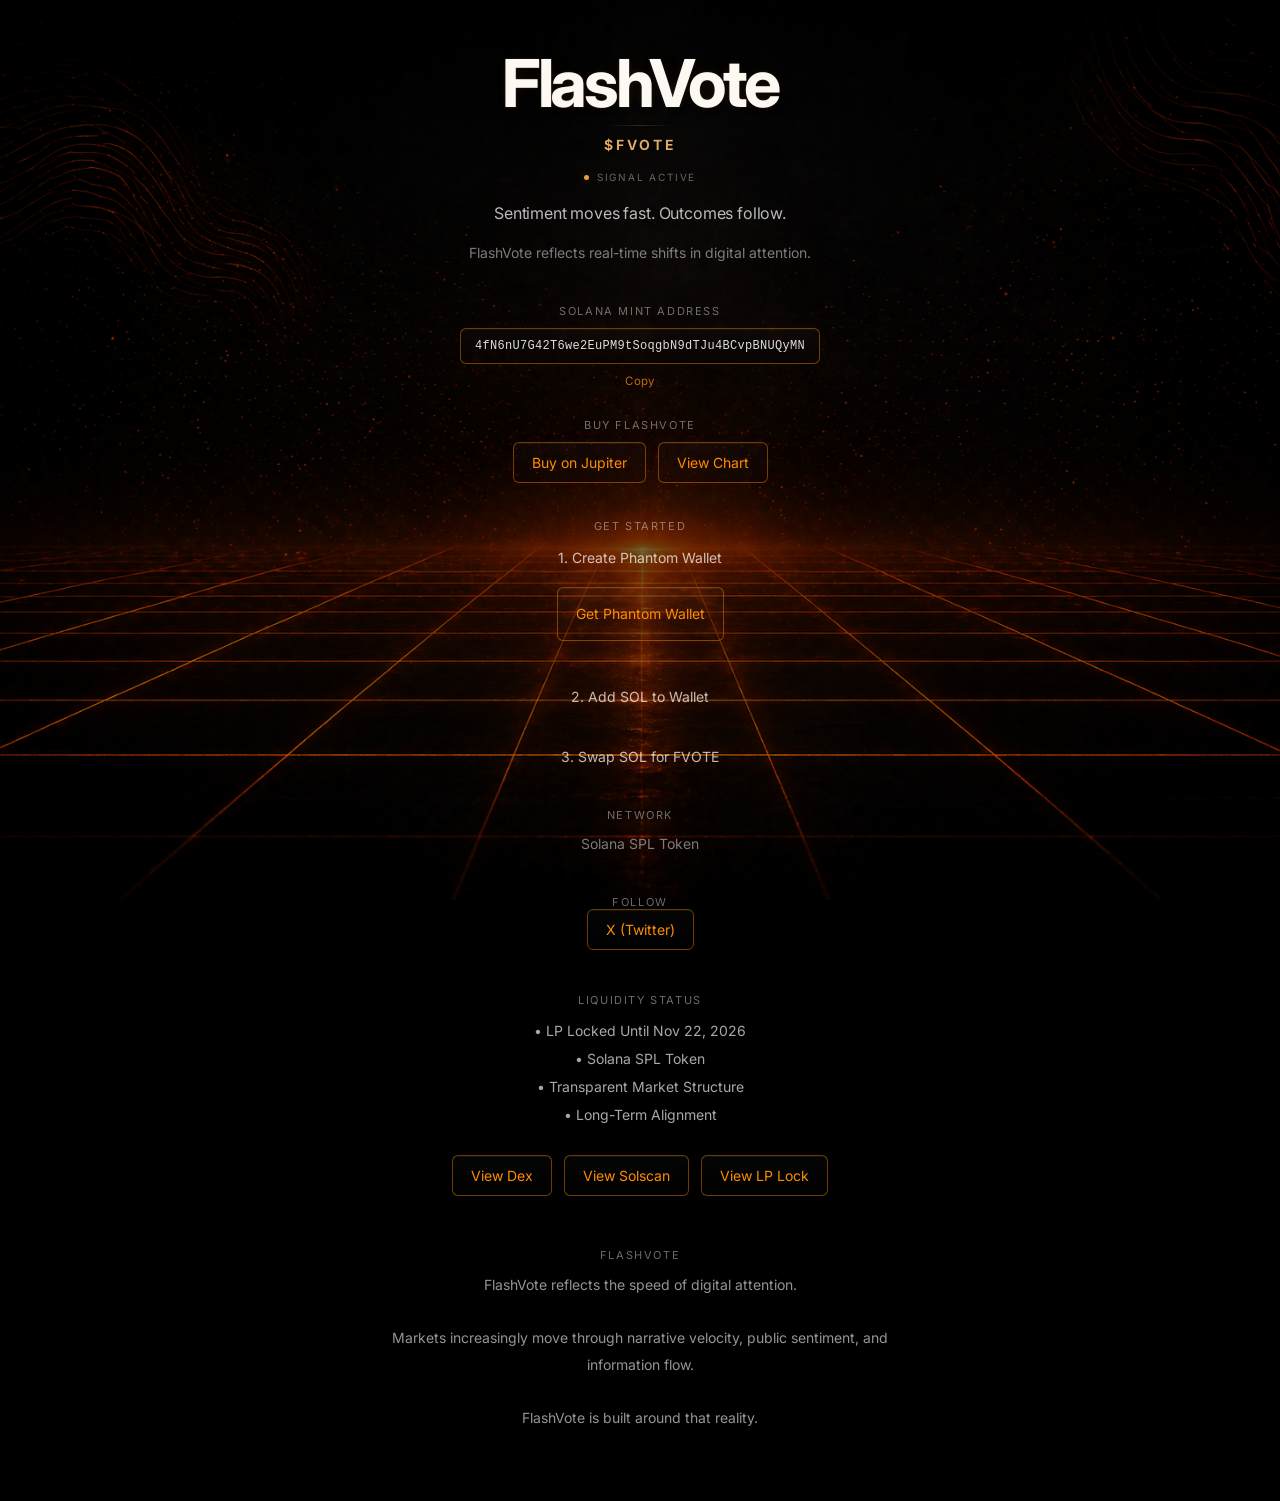
==== about.html @ e01364f2 "Update about.html" ====
<!DOCTYPE html>
<html lang="en">
<head>
<meta charset="UTF-8">
<meta name="viewport" content="width=device-width, initial-scale=1.0, viewport-fit=cover">

<title>FlashVote</title>

<link rel="preconnect" href="https://fonts.googleapis.com">
<link rel="preconnect" href="https://fonts.gstatic.com" crossorigin>

<link href="https://fonts.googleapis.com/css2?family=Inter:wght@400;500;600;700;800&display=swap" rel="stylesheet">

<style>

  html, body {
    margin: 0;
    padding: 0;
    width: 100%;
    min-height: 100%;
    background: #000;
    color: #fff;
    overflow-x: hidden;
    font-family: "Inter", -apple-system, BlinkMacSystemFont, "Segoe UI", Roboto, Arial, sans-serif;
    -webkit-font-smoothing: antialiased;
    -moz-osx-font-smoothing: grayscale;
    text-rendering: optimizeLegibility;
    -webkit-overflow-scrolling: touch;
  }

  body {
    position: relative;
  }

  .background {
    position: fixed;
    inset: 0;
    width: 100%;
    height: 100svh;
    min-height: 100svh;
    background-image: url("flashvote-backdrop.png");
    background-repeat: no-repeat;
    background-size: cover;
    background-position: center 20.25%;
    z-index: 0;
    pointer-events: none;
    will-change: auto;
  }

  @media screen and (max-width: 950px) {
    .background {
      height: 100svh;
      min-height: 100svh;
    }
  }

  @supports (-webkit-touch-callout: none) {
    .background {
      height: 100lvh;
      min-height: 100lvh;
    }
  }

  .vignette {
    position: fixed;
    inset: 0;
    width: 100%;
    height: 100svh;
    min-height: 100svh;

    background:

      radial-gradient(
        ellipse at center 52%,
        rgba(0,0,0,0.22) 0%,
        rgba(0,0,0,0.15) 30%,
        rgba(0,0,0,0.05) 54%,
        rgba(0,0,0,0.00) 76%
      ),

      radial-gradient(
        ellipse at center 62%,
        rgba(0,0,0,0.28) 0%,
        rgba(0,0,0,0.18) 34%,
        rgba(0,0,0,0.08) 52%,
        rgba(0,0,0,0.00) 74%
      ),

      linear-gradient(
        to bottom,
        rgba(0,0,0,0.16) 0%,
        rgba(0,0,0,0.18) 14%,
        rgba(0,0,0,0.24) 30%,
        rgba(0,0,0,0.30) 48%,
        rgba(0,0,0,0.22) 68%,
        rgba(0,0,0,0.10) 84%,
        rgba(0,0,0,0.00) 100%
      ),

      radial-gradient(circle at center,
        rgba(0,0,0,0) 44%,
        rgba(0,0,0,0.18) 76%,
        rgba(0,0,0,0.36) 100%);

    z-index: 1;
    pointer-events: none;
  }

  .horizon-glow {
    position: fixed;
    left: 50%;
    top: 56%;
    width: 42vw;
    height: 10vw;
    transform: translate(-50%, -50%);
    background:
      radial-gradient(
        ellipse at center,
        rgba(255,140,0,0.13) 0%,
        rgba(255,140,0,0.05) 38%,
        rgba(255,140,0,0.00) 74%
      );

    filter: blur(28px);
    opacity: 0.36;
    animation: horizonPulse 14s ease-in-out infinite;
    z-index: 1;
    pointer-events: none;
  }

  @keyframes horizonPulse {

    0% {
      opacity: 0.28;
      transform: translate(-50%, -50%) scale(1);
    }

    50% {
      opacity: 0.42;
      transform: translate(-50%, -50%) scale(1.035);
    }

    100% {
      opacity: 0.28;
      transform: translate(-50%, -50%) scale(1);
    }

  }

  .particles {
    position: fixed;
    inset: 0;
    z-index: 1;
    pointer-events: none;
    overflow: hidden;
  }

  .particle {
    position: absolute;
    width: 1.5px;
    height: 1.5px;
    border-radius: 50%;
    background: rgba(255,255,255,0.10);
    filter: blur(0.2px);
    opacity: 0;
    animation: drift linear infinite;
  }

  .particle:nth-child(1) {
    left: 18%;
    top: 84%;
    animation-duration: 34s;
    animation-delay: -8s;
  }

  .particle:nth-child(2) {
    left: 72%;
    top: 76%;
    animation-duration: 38s;
    animation-delay: -12s;
  }

  .particle:nth-child(3) {
    left: 46%;
    top: 88%;
    animation-duration: 42s;
    animation-delay: -18s;
  }

  .particle:nth-child(4) {
    left: 84%;
    top: 64%;
    animation-duration: 36s;
    animation-delay: -10s;
  }

  .particle:nth-child(5) {
    left: 28%;
    top: 72%;
    animation-duration: 40s;
    animation-delay: -6s;
  }

  .particle:nth-child(6) {
    left: 58%;
    top: 82%;
    animation-duration: 44s;
    animation-delay: -16s;
  }

  @keyframes drift {

    0% {
      transform: translateY(0px) translateX(0px);
      opacity: 0;
    }

    18% {
      opacity: 0.16;
    }

    82% {
      opacity: 0.10;
    }

    100% {
      transform: translateY(-42px) translateX(12px);
      opacity: 0;
    }

  }

  .about-content {
    position: relative;
    z-index: 2;
    min-height: 100svh;
    display: flex;
    justify-content: center;
    align-items: center;
  }

  .container {
    max-width: 560px;
    padding: 52px 20px 70px;
    text-align: center;
  }

  .title {

    position: relative;
    display: inline-block;
    font-family: "Inter", sans-serif;
    font-size: clamp(46px, 6vw, 66px);
    font-weight: 720;
    letter-spacing: -0.048em;
    line-height: 0.94;
    margin-bottom: 8px;
    color: rgba(255,250,244,0.995);

    text-shadow:
      0 0 1px rgba(255,255,255,0.34),
      0 0 10px rgba(255,210,120,0.06),
      0 0 22px rgba(255,150,40,0.045),
      0 3px 6px rgba(0,0,0,0.34);

    opacity: 0.998;
  }

  .title::after{
    content:"";
    position:absolute;
    left:50%;
    bottom:-12px;
    width:72px;
    height:1px;
    transform:translateX(-50%);

    background:
      linear-gradient(
        90deg,
        rgba(255,140,0,0),
        rgba(255,176,88,0.34),
        rgba(255,140,0,0)
      );

    opacity:0.58;
  }

  .live-status {
    display: flex;
    justify-content: center;
    align-items: center;
    gap: 8px;
    margin-top: -2px;
    margin-bottom: 18px;
    font-size: 10px;
    letter-spacing: 0.18em;
    text-transform: uppercase;
    color: rgba(255,255,255,0.38);
  }

  .status-dot {
    width: 5px;
    height: 5px;
    border-radius: 50%;
    background: rgba(255,170,70,0.92);

    box-shadow:
      0 0 10px rgba(255,140,0,0.26),
      0 0 18px rgba(255,140,0,0.10);

    animation: pulseDot 4.2s ease-in-out infinite;
  }

  @keyframes pulseDot {

    0% {
      opacity: 0.58;
      transform: scale(1);
    }

    50% {
      opacity: 1;
      transform: scale(1.08);
    }

    100% {
      opacity: 0.58;
      transform: scale(1);
    }

  }

  .ticker {

    font-size: 14px;
    letter-spacing: 0.22em;
    font-weight: 650;
    color: rgba(255,198,116,0.92);
    margin-top: 14px;
    margin-bottom: 20px;
    text-transform: uppercase;

    text-shadow:
      0 0 10px rgba(255,160,60,0.08),
      0 1px 2px rgba(0,0,0,0.24);

    opacity: 0.96;
  }

  .tagline {
    font-size: 16px;
    line-height: 1.5;
    color: rgba(255,255,255,0.72);
    margin-bottom: 16px;
    letter-spacing: -0.01em;
  }

  .subtext {
    font-size: 14px;
    line-height: 1.65;
    color: rgba(255,255,255,0.48);
    margin-bottom: 40px;
  }

  .section-label {
    font-size: 11px;
    letter-spacing: 1.6px;
    color: rgba(255,255,255,0.42);
    margin-bottom: 10px;
  }

  .ca-box {
    display: inline-block;
    padding: 10px 14px;
    border-radius: 6px;
    font-size: 12px;
    border: 1px solid rgba(255,140,0,0.42);
    color: #ddd;
    margin-bottom: 6px;
    font-family: monospace;
    letter-spacing: 0.025em;
    word-break: break-all;

    background:
      linear-gradient(
        to bottom,
        rgba(255,255,255,0.018),
        rgba(0,0,0,0.14)
      );

    box-shadow:
      inset 0 1px 0 rgba(255,255,255,0.04),
      0 0 18px rgba(255,140,0,0.04);

    backdrop-filter: blur(2px);

    position: relative;
    overflow: hidden;
  }

  .copy-btn {
    font-size: 11.5px;
    letter-spacing: 0.4px;
    color: #ff8c00;
    cursor: pointer;
    margin-bottom: 30px;
    opacity: 0.75;
  }

  .actions {
    display: flex;
    gap: 12px;
    justify-content: center;
    flex-wrap: wrap;
    margin-bottom: 36px;
  }

  .btn,
  .follow-btn,
  .wallet-link {

    position: relative;
    overflow: hidden;
    padding: 11px 18px;
    border-radius: 6px;
    border: 1px solid rgba(255,140,0,0.42);
    color: #ff8c00;
    text-decoration: none;
    font-size: 14px;

    background:
      linear-gradient(
        to bottom,
        rgba(255,255,255,0.018),
        rgba(0,0,0,0.16)
      );

    box-shadow:
      inset 0 1px 0 rgba(255,255,255,0.05),
      0 0 16px rgba(255,140,0,0.025);
  }

  .steps {
    font-size: 14px;
    color: rgba(255,255,255,0.72);
    line-height: 2.15;
    margin-bottom: 36px;
  }

  .wallet-link {
    display: inline-block;
    margin-top: 14px;
  }

  @media (max-width: 768px) {

    .background {
      background-position: center 53%;
    }

    .horizon-glow {
      width: 68vw;
      height: 20vw;
    }

  }

  @media (orientation: landscape) and (max-width: 950px) {

    .background {
      background-position: center 35%;
    }

  }

  @supports (-webkit-touch-callout: none) and (orientation: landscape) {

    .background {
      background-position: center 34%;
    }

  }

  @media (max-width: 600px) {

    .title {
      font-size: 42px;
      letter-spacing: -0.036em;
      font-weight: 700;
    }

    .ticker {
      font-size: 12px;
      letter-spacing: 0.18em;
    }

  }

</style>
</head>

<body>

<div class="background"></div>
<div class="vignette"></div>
<div class="horizon-glow"></div>

<div class="particles">
  <div class="particle"></div>
  <div class="particle"></div>
  <div class="particle"></div>
  <div class="particle"></div>
  <div class="particle"></div>
  <div class="particle"></div>
</div>

<div class="about-content">

  <div class="container">

    <div class="title">FlashVote</div>

    <div class="ticker">$FVOTE</div>

    <div class="live-status">
      <div class="status-dot"></div>
      Signal Active
    </div>

    <div class="tagline">
      Sentiment moves fast. Outcomes follow.
    </div>

    <div class="subtext">
      FlashVote reflects real-time shifts in digital attention.
    </div>

    <div class="section-label">SOLANA MINT ADDRESS</div>

    <div class="ca-box" id="contract">
      4fN6nU7G42T6we2EuPM9tSoqgbN9dTJu4BCvpBNUQyMN
    </div>

    <div class="copy-btn" id="copyBtn" onclick="copyCA()">Copy</div>

    <div class="section-label">BUY FLASHVOTE</div>

    <div class="actions">

      <a
        href="https://jup.ag/tokens/4fN6nU7G42T6we2EuPM9tSoqgbN9dTJu4BCvpBNUQyMN"
        target="_blank"
        class="btn"
      >
        Buy on Jupiter
      </a>

      <a
        href="https://dexscreener.com/solana/gsax7irqxnnlebeny2dnhqvku6da5mxhghdpfcnmrrmt"
        target="_blank"
        class="btn"
      >
        View Chart
      </a>

    </div>

    <div class="section-label">GET STARTED</div>

    <div class="steps">

      1. Create Phantom Wallet

      <br>

      <a
        href="https://phantom.app/"
        target="_blank"
        class="wallet-link"
      >
        Get Phantom Wallet
      </a>

      <br><br>

      2. Add SOL to Wallet

      <br><br>

      3. Swap SOL for FVOTE

    </div>

    <div class="section-label">NETWORK</div>

    <div class="subtext">
      Solana SPL Token
    </div>

    <div class="section-label">FOLLOW</div>

    <a
      href="https://x.com/flashvotehq"
      target="_blank"
      class="follow-btn"
    >
      X (Twitter)
    </a>

    <!-- LIQUIDITY STATUS -->

    <div style="margin-top: 54px; margin-bottom: 52px;">

      <div class="section-label">LIQUIDITY STATUS</div>

      <div
        style="
          font-size: 14px;
          line-height: 2;
          color: rgba(255,255,255,0.66);
          margin-bottom: 26px;
        "
      >
        • LP Locked Until Nov 22, 2026
        <br>
        • Solana SPL Token
        <br>
        • Transparent Market Structure
        <br>
        • Long-Term Alignment
      </div>

      <div class="actions">

        <a
          href="https://dexscreener.com/solana/gsax7irqxnnlebeny2dnhqvku6da5mxhghdpfcnmrrmt"
          target="_blank"
          class="btn"
        >
          View Dex
        </a>

        <a
          href="https://solscan.io/token/4fN6nU7G42T6we2EuPM9tSoqgbN9dTJu4BCvpBNUQyMN"
          target="_blank"
          class="btn"
        >
          View Solscan
        </a>

        <a
          href="https://app.streamflow.finance/contract/solana/mainnet/GMGfw4sbYZpu2MNpU6gcaS2H7L9UJPeV59xb3DxnxEo6"
          target="_blank"
          rel="noopener noreferrer"
          class="btn"
        >
          View LP Lock
        </a>

      </div>

    </div>

    <!-- CONCEPTUAL ANCHORING -->

    <div style="margin-top: 4px;">

      <div class="section-label">FLASHVOTE</div>

      <div
        style="
          max-width: 500px;
          margin: 0 auto;
          font-size: 14px;
          line-height: 1.9;
          color: rgba(255,255,255,0.58);
        "
      >
        FlashVote reflects the speed of digital attention.
        <br><br>
        Markets increasingly move through narrative velocity,
        public sentiment, and information flow.
        <br><br>
        FlashVote is built around that reality.
      </div>

    </div>

  </div>

</div>

<script>

function copyCA() {

  const text = document.getElementById("contract").innerText;

  const btn = document.getElementById("copyBtn");

  navigator.clipboard.writeText(text);

  btn.innerText = "Copied";

  setTimeout(() => {
    btn.innerText = "Copy";
  }, 1400);

}

</script>

</body>
</html>
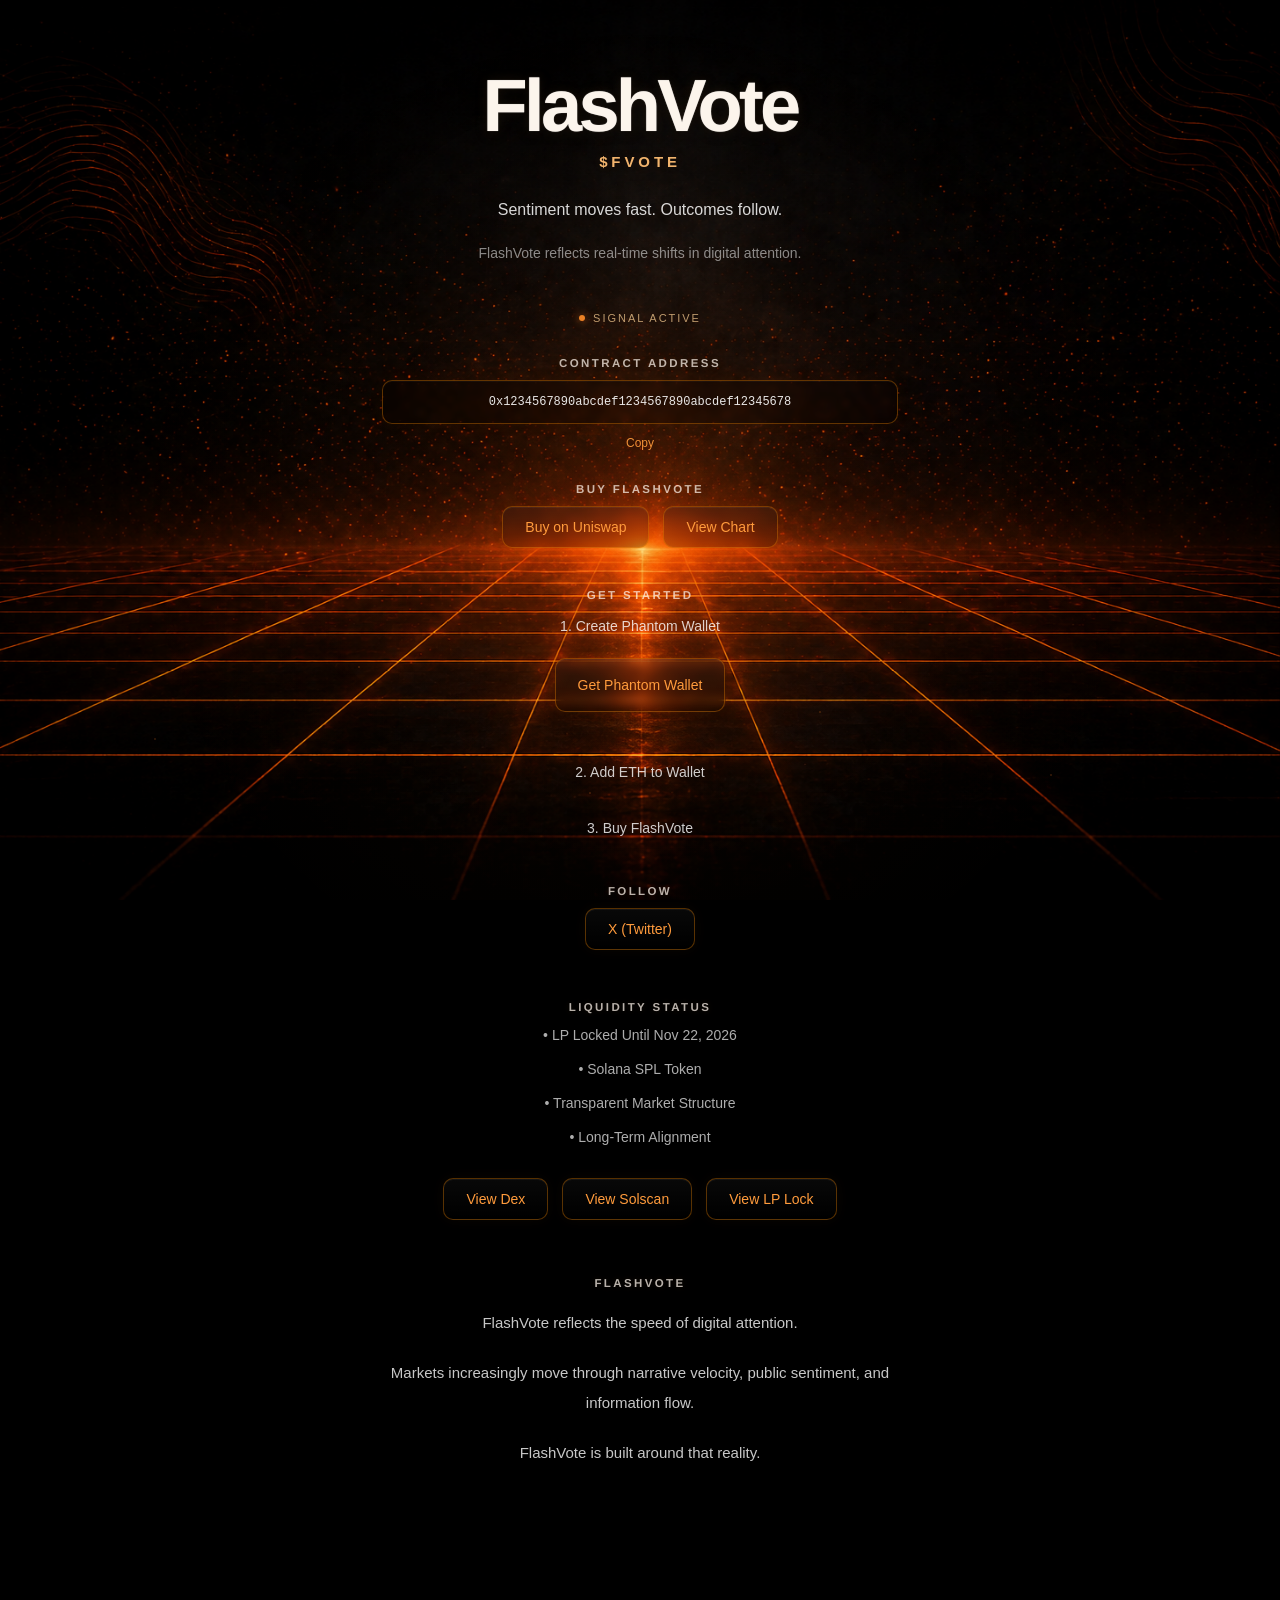
==== commit 8557f091: "Update about.html" ====
--- a/about.html
+++ b/about.html
@@ -1,715 +1,746 @@
 <!DOCTYPE html>
 <html lang="en">
 <head>
-<meta charset="UTF-8">
-<meta name="viewport" content="width=device-width, initial-scale=1.0, viewport-fit=cover">
-
-<title>FlashVote</title>
-
-<link rel="preconnect" href="https://fonts.googleapis.com">
-<link rel="preconnect" href="https://fonts.gstatic.com" crossorigin>
-
-<link href="https://fonts.googleapis.com/css2?family=Inter:wght@400;500;600;700;800&display=swap" rel="stylesheet">
-
-<style>
-
-  html, body {
-    margin: 0;
-    padding: 0;
-    width: 100%;
-    min-height: 100%;
-    background: #000;
-    color: #fff;
-    overflow-x: hidden;
-    font-family: "Inter", -apple-system, BlinkMacSystemFont, "Segoe UI", Roboto, Arial, sans-serif;
-    -webkit-font-smoothing: antialiased;
-    -moz-osx-font-smoothing: grayscale;
-    text-rendering: optimizeLegibility;
-    -webkit-overflow-scrolling: touch;
-  }
-
-  body {
-    position: relative;
-  }
-
-  .background {
-    position: fixed;
-    inset: 0;
-    width: 100%;
-    height: 100svh;
-    min-height: 100svh;
-    background-image: url("flashvote-backdrop.png");
-    background-repeat: no-repeat;
-    background-size: cover;
-    background-position: center 20.25%;
-    z-index: 0;
-    pointer-events: none;
-    will-change: auto;
-  }
-
-  @media screen and (max-width: 950px) {
+  <meta charset="UTF-8">
+  <meta name="viewport" content="width=device-width, initial-scale=1.0">
+  <title>FlashVote</title>
+
+  <meta property="og:title" content="FlashVote">
+  <meta property="og:description" content="Sentiment moves fast. Outcomes follow.">
+  <meta property="og:image" content="https://flashvotehq.com/flashvote-preview.png">
+  <meta property="og:url" content="https://flashvotehq.com">
+  <meta property="og:type" content="website">
+
+  <meta name="twitter:card" content="summary_large_image">
+  <meta name="twitter:title" content="FlashVote">
+  <meta name="twitter:description" content="Sentiment moves fast. Outcomes follow.">
+  <meta name="twitter:image" content="https://flashvotehq.com/flashvote-preview.png">
+
+  <style>
+
+    :root {
+      --vh: 1vh;
+    }
+
+    html, body {
+      margin: 0;
+      padding: 0;
+      width: 100%;
+      min-height: 100%;
+      overflow-x: hidden;
+      background: black;
+    }
+
+    body {
+      position: relative;
+      font-family: Arial, sans-serif;
+      min-height: calc(var(--vh, 1vh) * 100);
+      color: white;
+    }
+
+    .page {
+      position: relative;
+      min-height: calc(var(--vh, 1vh) * 100);
+      overflow: hidden;
+    }
+
     .background {
-      height: 100svh;
-      min-height: 100svh;
-    }
-  }
-
-  @supports (-webkit-touch-callout: none) {
-    .background {
-      height: 100lvh;
-      min-height: 100lvh;
-    }
-  }
-
-  .vignette {
-    position: fixed;
-    inset: 0;
-    width: 100%;
-    height: 100svh;
-    min-height: 100svh;
-
-    background:
-
-      radial-gradient(
-        ellipse at center 52%,
-        rgba(0,0,0,0.22) 0%,
-        rgba(0,0,0,0.15) 30%,
-        rgba(0,0,0,0.05) 54%,
-        rgba(0,0,0,0.00) 76%
-      ),
-
-      radial-gradient(
-        ellipse at center 62%,
-        rgba(0,0,0,0.28) 0%,
-        rgba(0,0,0,0.18) 34%,
-        rgba(0,0,0,0.08) 52%,
-        rgba(0,0,0,0.00) 74%
-      ),
-
-      linear-gradient(
-        to bottom,
-        rgba(0,0,0,0.16) 0%,
-        rgba(0,0,0,0.18) 14%,
-        rgba(0,0,0,0.24) 30%,
-        rgba(0,0,0,0.30) 48%,
-        rgba(0,0,0,0.22) 68%,
-        rgba(0,0,0,0.10) 84%,
-        rgba(0,0,0,0.00) 100%
-      ),
-
-      radial-gradient(circle at center,
-        rgba(0,0,0,0) 44%,
-        rgba(0,0,0,0.18) 76%,
-        rgba(0,0,0,0.36) 100%);
-
-    z-index: 1;
-    pointer-events: none;
-  }
-
-  .horizon-glow {
-    position: fixed;
-    left: 50%;
-    top: 56%;
-    width: 42vw;
-    height: 10vw;
-    transform: translate(-50%, -50%);
-    background:
-      radial-gradient(
-        ellipse at center,
-        rgba(255,140,0,0.13) 0%,
-        rgba(255,140,0,0.05) 38%,
-        rgba(255,140,0,0.00) 74%
+      position: fixed;
+      inset: 0;
+
+      width: 100%;
+      height: calc(var(--vh, 1vh) * 100);
+
+      background-image: url("flashvote-backdrop.png");
+      background-repeat: no-repeat;
+      background-size: cover;
+      background-position: center 20.25%;
+
+      z-index: 0;
+      pointer-events: none;
+    }
+
+    .vignette {
+      position: fixed;
+      inset: 0;
+
+      width: 100%;
+      height: calc(var(--vh, 1vh) * 100);
+
+      background:
+        radial-gradient(circle at center,
+          rgba(0,0,0,0) 46%,
+          rgba(0,0,0,0.18) 76%,
+          rgba(0,0,0,0.34) 100%);
+
+      z-index: 1;
+      pointer-events: none;
+    }
+
+    .content-glow {
+      position: fixed;
+      inset: 0;
+      z-index: 1;
+      pointer-events: none;
+
+      background:
+        radial-gradient(
+          circle at center 58%,
+          rgba(255,120,20,0.10) 0%,
+          rgba(255,120,20,0.05) 18%,
+          rgba(255,120,20,0.02) 32%,
+          rgba(0,0,0,0) 62%
+        );
+    }
+
+    .about-content {
+      position: relative;
+      z-index: 3;
+
+      display: flex;
+      justify-content: center;
+      align-items: center;
+
+      min-height: calc(var(--vh, 1vh) * 100);
+
+      padding: 70px 0 90px;
+      box-sizing: border-box;
+    }
+
+    .container {
+      width: 100%;
+      max-width: 560px;
+      padding: 0 22px;
+      text-align: center;
+      box-sizing: border-box;
+    }
+
+    .title {
+      font-size: clamp(48px, 7vw, 74px);
+      font-weight: 800;
+
+      letter-spacing: -0.05em;
+      line-height: 0.96;
+
+      margin: 0 0 12px;
+
+      color: rgba(255,248,240,0.97);
+
+      text-shadow:
+        0 0 1px rgba(255,255,255,0.55),
+        0 0 12px rgba(255,170,70,0.08),
+        0 2px 12px rgba(0,0,0,0.45);
+
+      -webkit-font-smoothing: antialiased;
+      text-rendering: geometricPrecision;
+    }
+
+    .ticker {
+      font-size: 15px;
+      letter-spacing: 0.26em;
+      font-weight: 700;
+
+      color: rgba(255,190,115,0.95);
+
+      margin-bottom: 28px;
+
+      text-shadow:
+        0 0 10px rgba(255,140,40,0.10);
+
+      text-transform: uppercase;
+    }
+
+    .tagline {
+      font-size: 16px;
+      line-height: 1.55;
+
+      color: rgba(255,255,255,0.84);
+
+      margin-bottom: 18px;
+    }
+
+    .subtext {
+      font-size: 14px;
+      line-height: 1.75;
+
+      color: rgba(255,255,255,0.52);
+
+      margin-bottom: 42px;
+    }
+
+    .signal-status {
+      display: inline-flex;
+      align-items: center;
+      gap: 8px;
+
+      margin-bottom: 34px;
+
+      font-size: 11px;
+      letter-spacing: 0.18em;
+      text-transform: uppercase;
+
+      color: rgba(255,210,150,0.72);
+    }
+
+    .signal-dot {
+      width: 6px;
+      height: 6px;
+      border-radius: 50%;
+
+      background: rgba(255,140,40,0.92);
+
+      box-shadow:
+        0 0 8px rgba(255,140,40,0.55),
+        0 0 14px rgba(255,140,40,0.22);
+
+      animation: signalPulse 4s ease-in-out infinite;
+    }
+
+    @keyframes signalPulse {
+      0% {
+        opacity: 0.72;
+        transform: scale(1);
+      }
+
+      50% {
+        opacity: 1;
+        transform: scale(1.08);
+      }
+
+      100% {
+        opacity: 0.72;
+        transform: scale(1);
+      }
+    }
+
+    .section-label {
+      font-size: 11.5px;
+      letter-spacing: 2.4px;
+      font-weight: 600;
+
+      color: rgba(255,245,235,0.72);
+
+      text-shadow:
+        0 0 6px rgba(255,160,60,0.10),
+        0 0 14px rgba(255,120,20,0.06);
+
+      margin-bottom: 10px;
+
+      text-transform: uppercase;
+
+      -webkit-font-smoothing: antialiased;
+      text-rendering: geometricPrecision;
+    }
+
+    .ca-box {
+      display: inline-block;
+
+      width: 100%;
+      max-width: 100%;
+
+      padding: 14px 16px;
+
+      border-radius: 10px;
+
+      border: 1px solid rgba(255,140,0,0.34);
+
+      background: rgba(0,0,0,0.22);
+
+      color: rgba(255,255,255,0.90);
+
+      font-family: monospace;
+      font-size: 12px;
+
+      box-sizing: border-box;
+      word-break: break-all;
+
+      backdrop-filter: blur(3px);
+
+      box-shadow:
+        inset 0 1px 0 rgba(255,255,255,0.03),
+        0 0 16px rgba(255,120,20,0.05);
+    }
+
+    .copy-btn {
+      font-size: 12px;
+
+      color: rgba(255,155,60,0.92);
+
+      margin-top: 12px;
+      margin-bottom: 34px;
+
+      cursor: pointer;
+
+      transition: opacity 0.25s ease;
+    }
+
+    .copy-btn:hover {
+      opacity: 0.85;
+    }
+
+    .actions {
+      display: flex;
+      justify-content: center;
+      gap: 14px;
+      flex-wrap: wrap;
+
+      margin-bottom: 42px;
+    }
+
+    .btn,
+    .wallet-link,
+    .follow-btn {
+      position: relative;
+
+      display: inline-flex;
+      align-items: center;
+      justify-content: center;
+
+      padding: 12px 22px;
+
+      border-radius: 10px;
+
+      border: 1px solid rgba(255,140,0,0.34);
+
+      background:
+        linear-gradient(
+          to bottom,
+          rgba(255,255,255,0.03),
+          rgba(255,255,255,0.00)
+        ),
+        rgba(0,0,0,0.20);
+
+      color: #ff9b3c;
+
+      text-decoration: none;
+
+      font-size: 14px;
+
+      backdrop-filter: blur(4px);
+
+      box-shadow:
+        inset 0 1px 0 rgba(255,255,255,0.05),
+        0 0 14px rgba(255,120,20,0.04);
+
+      transition:
+        transform 0.25s ease,
+        box-shadow 0.25s ease,
+        border-color 0.25s ease,
+        background 0.25s ease;
+    }
+
+    .btn:hover,
+    .wallet-link:hover,
+    .follow-btn:hover {
+      transform: scale(1.02);
+
+      border-color: rgba(255,160,60,0.65);
+
+      box-shadow:
+        inset 0 1px 0 rgba(255,255,255,0.07),
+        0 0 18px rgba(255,130,40,0.12);
+
+      background:
+        linear-gradient(
+          to bottom,
+          rgba(255,255,255,0.04),
+          rgba(255,255,255,0.00)
+        ),
+        rgba(255,120,20,0.05);
+    }
+
+    .steps {
+      font-size: 14px;
+      line-height: 2;
+
+      color: rgba(255,255,255,0.80);
+
+      margin-bottom: 44px;
+    }
+
+    .wallet-link {
+      margin-top: 18px;
+      margin-bottom: 18px;
+    }
+
+    .trust-section {
+      margin-top: 10px;
+      margin-bottom: 58px;
+    }
+
+    .trust-items {
+      display: flex;
+      flex-direction: column;
+      gap: 10px;
+
+      margin-bottom: 28px;
+
+      font-size: 14px;
+      line-height: 1.7;
+
+      color: rgba(255,255,255,0.68);
+    }
+
+    .concept-section {
+      max-width: 640px;
+      margin: 0 auto;
+
+      padding-bottom: 40px;
+    }
+
+    .concept-title {
+      margin-bottom: 18px;
+    }
+
+    .concept-copy {
+      font-size: 15px;
+      line-height: 2;
+
+      color: rgba(255,255,255,0.78);
+    }
+
+    .concept-copy p {
+      margin: 0 0 20px;
+    }
+
+    .particles {
+      position: fixed;
+      inset: 0;
+
+      overflow: hidden;
+
+      z-index: 1;
+      pointer-events: none;
+    }
+
+    .particle {
+      position: absolute;
+
+      width: 2px;
+      height: 2px;
+
+      border-radius: 50%;
+
+      background: rgba(255,130,40,0.22);
+
+      animation: drift linear infinite;
+    }
+
+    .particle:nth-child(1) {
+      left: 12%;
+      top: 82%;
+      animation-duration: 26s;
+      animation-delay: -4s;
+    }
+
+    .particle:nth-child(2) {
+      left: 28%;
+      top: 74%;
+      animation-duration: 32s;
+      animation-delay: -8s;
+    }
+
+    .particle:nth-child(3) {
+      left: 46%;
+      top: 88%;
+      animation-duration: 29s;
+      animation-delay: -12s;
+    }
+
+    .particle:nth-child(4) {
+      left: 64%;
+      top: 79%;
+      animation-duration: 34s;
+      animation-delay: -6s;
+    }
+
+    .particle:nth-child(5) {
+      left: 82%;
+      top: 86%;
+      animation-duration: 31s;
+      animation-delay: -10s;
+    }
+
+    @keyframes drift {
+      0% {
+        transform: translate3d(0, 0, 0);
+        opacity: 0;
+      }
+
+      10% {
+        opacity: 1;
+      }
+
+      90% {
+        opacity: 1;
+      }
+
+      100% {
+        transform: translate3d(0, -120px, 0);
+        opacity: 0;
+      }
+    }
+
+    @media (max-width: 768px) {
+
+      .background {
+        background-position: center 53%;
+      }
+
+    }
+
+    @media (orientation: landscape) and (max-width: 950px) {
+
+      .background {
+        background-position: center 35%;
+      }
+
+    }
+
+    @supports (-webkit-touch-callout: none) and (orientation: landscape) {
+
+      .background {
+        background-position: center 34%;
+      }
+
+    }
+
+    @media (max-width: 600px) {
+
+      .title {
+        font-size: 44px;
+      }
+
+      .ticker {
+        font-size: 13px;
+      }
+
+      .btn,
+      .wallet-link,
+      .follow-btn {
+        width: 100%;
+      }
+
+    }
+
+  </style>
+</head>
+
+<body>
+
+  <div class="page">
+
+    <div class="background"></div>
+
+    <div class="vignette"></div>
+
+    <div class="content-glow"></div>
+
+    <div class="particles">
+      <div class="particle"></div>
+      <div class="particle"></div>
+      <div class="particle"></div>
+      <div class="particle"></div>
+      <div class="particle"></div>
+    </div>
+
+    <div class="about-content">
+
+      <div class="container">
+
+        <div class="title">FlashVote</div>
+
+        <div class="ticker">$FVOTE</div>
+
+        <div class="tagline">
+          Sentiment moves fast. Outcomes follow.
+        </div>
+
+        <div class="subtext">
+          FlashVote reflects real-time shifts in digital attention.
+        </div>
+
+        <div class="signal-status">
+          <span class="signal-dot"></span>
+          <span>Signal Active</span>
+        </div>
+
+        <div class="section-label">CONTRACT ADDRESS</div>
+
+        <div class="ca-box" id="contract">
+          0x1234567890abcdef1234567890abcdef12345678
+        </div>
+
+        <div class="copy-btn" id="copyBtn" onclick="copyCA()">
+          Copy
+        </div>
+
+        <div class="section-label">BUY FLASHVOTE</div>
+
+        <div class="actions">
+
+          <a
+            href="https://dexscreener.com"
+            target="_blank"
+            class="btn"
+          >
+            Buy on Uniswap
+          </a>
+
+          <a
+            href="https://dexscreener.com"
+            target="_blank"
+            class="btn"
+          >
+            View Chart
+          </a>
+
+        </div>
+
+        <div class="section-label">GET STARTED</div>
+
+        <div class="steps">
+
+          1. Create Phantom Wallet
+
+          <br>
+
+          <a
+            href="https://phantom.app/"
+            target="_blank"
+            class="wallet-link"
+          >
+            Get Phantom Wallet
+          </a>
+
+          <br><br>
+
+          2. Add ETH to Wallet
+
+          <br><br>
+
+          3. Buy FlashVote
+
+        </div>
+
+        <div class="section-label">FOLLOW</div>
+
+        <a
+          href="https://x.com/flashvotehq"
+          target="_blank"
+          class="follow-btn"
+        >
+          X (Twitter)
+        </a>
+
+        <div class="trust-section">
+
+          <div class="section-label" style="margin-top: 52px;">
+            LIQUIDITY STATUS
+          </div>
+
+          <div class="trust-items">
+            <div>• LP Locked Until Nov 22, 2026</div>
+            <div>• Solana SPL Token</div>
+            <div>• Transparent Market Structure</div>
+            <div>• Long-Term Alignment</div>
+          </div>
+
+          <div class="actions">
+
+            <a
+              href="https://dexscreener.com"
+              target="_blank"
+              class="btn"
+            >
+              View Dex
+            </a>
+
+            <a
+              href="https://solscan.io"
+              target="_blank"
+              class="btn"
+            >
+              View Solscan
+            </a>
+
+            <a
+              href="https://app.streamflow.finance/contract/solana/mainnet/GMGfw4sbYZpu2MNpU6gcaS2H7L9UJPeV59xb3DxnxEo6"
+              target="_blank"
+              class="btn"
+            >
+              View LP Lock
+            </a>
+
+          </div>
+
+        </div>
+
+        <div class="concept-section">
+
+          <div class="section-label concept-title">
+            FLASHVOTE
+          </div>
+
+          <div class="concept-copy">
+
+            <p>
+              FlashVote reflects the speed of digital attention.
+            </p>
+
+            <p>
+              Markets increasingly move through narrative velocity,
+              public sentiment, and information flow.
+            </p>
+
+            <p>
+              FlashVote is built around that reality.
+            </p>
+
+          </div>
+
+        </div>
+
+      </div>
+
+    </div>
+
+  </div>
+
+  <script>
+
+    function setViewportHeight() {
+      document.documentElement.style.setProperty(
+        '--vh',
+        `${window.innerHeight * 0.01}px`
       );
-
-    filter: blur(28px);
-    opacity: 0.36;
-    animation: horizonPulse 14s ease-in-out infinite;
-    z-index: 1;
-    pointer-events: none;
-  }
-
-  @keyframes horizonPulse {
-
-    0% {
-      opacity: 0.28;
-      transform: translate(-50%, -50%) scale(1);
-    }
-
-    50% {
-      opacity: 0.42;
-      transform: translate(-50%, -50%) scale(1.035);
-    }
-
-    100% {
-      opacity: 0.28;
-      transform: translate(-50%, -50%) scale(1);
-    }
-
-  }
-
-  .particles {
-    position: fixed;
-    inset: 0;
-    z-index: 1;
-    pointer-events: none;
-    overflow: hidden;
-  }
-
-  .particle {
-    position: absolute;
-    width: 1.5px;
-    height: 1.5px;
-    border-radius: 50%;
-    background: rgba(255,255,255,0.10);
-    filter: blur(0.2px);
-    opacity: 0;
-    animation: drift linear infinite;
-  }
-
-  .particle:nth-child(1) {
-    left: 18%;
-    top: 84%;
-    animation-duration: 34s;
-    animation-delay: -8s;
-  }
-
-  .particle:nth-child(2) {
-    left: 72%;
-    top: 76%;
-    animation-duration: 38s;
-    animation-delay: -12s;
-  }
-
-  .particle:nth-child(3) {
-    left: 46%;
-    top: 88%;
-    animation-duration: 42s;
-    animation-delay: -18s;
-  }
-
-  .particle:nth-child(4) {
-    left: 84%;
-    top: 64%;
-    animation-duration: 36s;
-    animation-delay: -10s;
-  }
-
-  .particle:nth-child(5) {
-    left: 28%;
-    top: 72%;
-    animation-duration: 40s;
-    animation-delay: -6s;
-  }
-
-  .particle:nth-child(6) {
-    left: 58%;
-    top: 82%;
-    animation-duration: 44s;
-    animation-delay: -16s;
-  }
-
-  @keyframes drift {
-
-    0% {
-      transform: translateY(0px) translateX(0px);
-      opacity: 0;
-    }
-
-    18% {
-      opacity: 0.16;
-    }
-
-    82% {
-      opacity: 0.10;
-    }
-
-    100% {
-      transform: translateY(-42px) translateX(12px);
-      opacity: 0;
-    }
-
-  }
-
-  .about-content {
-    position: relative;
-    z-index: 2;
-    min-height: 100svh;
-    display: flex;
-    justify-content: center;
-    align-items: center;
-  }
-
-  .container {
-    max-width: 560px;
-    padding: 52px 20px 70px;
-    text-align: center;
-  }
-
-  .title {
-
-    position: relative;
-    display: inline-block;
-    font-family: "Inter", sans-serif;
-    font-size: clamp(46px, 6vw, 66px);
-    font-weight: 720;
-    letter-spacing: -0.048em;
-    line-height: 0.94;
-    margin-bottom: 8px;
-    color: rgba(255,250,244,0.995);
-
-    text-shadow:
-      0 0 1px rgba(255,255,255,0.34),
-      0 0 10px rgba(255,210,120,0.06),
-      0 0 22px rgba(255,150,40,0.045),
-      0 3px 6px rgba(0,0,0,0.34);
-
-    opacity: 0.998;
-  }
-
-  .title::after{
-    content:"";
-    position:absolute;
-    left:50%;
-    bottom:-12px;
-    width:72px;
-    height:1px;
-    transform:translateX(-50%);
-
-    background:
-      linear-gradient(
-        90deg,
-        rgba(255,140,0,0),
-        rgba(255,176,88,0.34),
-        rgba(255,140,0,0)
-      );
-
-    opacity:0.58;
-  }
-
-  .live-status {
-    display: flex;
-    justify-content: center;
-    align-items: center;
-    gap: 8px;
-    margin-top: -2px;
-    margin-bottom: 18px;
-    font-size: 10px;
-    letter-spacing: 0.18em;
-    text-transform: uppercase;
-    color: rgba(255,255,255,0.38);
-  }
-
-  .status-dot {
-    width: 5px;
-    height: 5px;
-    border-radius: 50%;
-    background: rgba(255,170,70,0.92);
-
-    box-shadow:
-      0 0 10px rgba(255,140,0,0.26),
-      0 0 18px rgba(255,140,0,0.10);
-
-    animation: pulseDot 4.2s ease-in-out infinite;
-  }
-
-  @keyframes pulseDot {
-
-    0% {
-      opacity: 0.58;
-      transform: scale(1);
-    }
-
-    50% {
-      opacity: 1;
-      transform: scale(1.08);
-    }
-
-    100% {
-      opacity: 0.58;
-      transform: scale(1);
-    }
-
-  }
-
-  .ticker {
-
-    font-size: 14px;
-    letter-spacing: 0.22em;
-    font-weight: 650;
-    color: rgba(255,198,116,0.92);
-    margin-top: 14px;
-    margin-bottom: 20px;
-    text-transform: uppercase;
-
-    text-shadow:
-      0 0 10px rgba(255,160,60,0.08),
-      0 1px 2px rgba(0,0,0,0.24);
-
-    opacity: 0.96;
-  }
-
-  .tagline {
-    font-size: 16px;
-    line-height: 1.5;
-    color: rgba(255,255,255,0.72);
-    margin-bottom: 16px;
-    letter-spacing: -0.01em;
-  }
-
-  .subtext {
-    font-size: 14px;
-    line-height: 1.65;
-    color: rgba(255,255,255,0.48);
-    margin-bottom: 40px;
-  }
-
-  .section-label {
-    font-size: 11px;
-    letter-spacing: 1.6px;
-    color: rgba(255,255,255,0.42);
-    margin-bottom: 10px;
-  }
-
-  .ca-box {
-    display: inline-block;
-    padding: 10px 14px;
-    border-radius: 6px;
-    font-size: 12px;
-    border: 1px solid rgba(255,140,0,0.42);
-    color: #ddd;
-    margin-bottom: 6px;
-    font-family: monospace;
-    letter-spacing: 0.025em;
-    word-break: break-all;
-
-    background:
-      linear-gradient(
-        to bottom,
-        rgba(255,255,255,0.018),
-        rgba(0,0,0,0.14)
-      );
-
-    box-shadow:
-      inset 0 1px 0 rgba(255,255,255,0.04),
-      0 0 18px rgba(255,140,0,0.04);
-
-    backdrop-filter: blur(2px);
-
-    position: relative;
-    overflow: hidden;
-  }
-
-  .copy-btn {
-    font-size: 11.5px;
-    letter-spacing: 0.4px;
-    color: #ff8c00;
-    cursor: pointer;
-    margin-bottom: 30px;
-    opacity: 0.75;
-  }
-
-  .actions {
-    display: flex;
-    gap: 12px;
-    justify-content: center;
-    flex-wrap: wrap;
-    margin-bottom: 36px;
-  }
-
-  .btn,
-  .follow-btn,
-  .wallet-link {
-
-    position: relative;
-    overflow: hidden;
-    padding: 11px 18px;
-    border-radius: 6px;
-    border: 1px solid rgba(255,140,0,0.42);
-    color: #ff8c00;
-    text-decoration: none;
-    font-size: 14px;
-
-    background:
-      linear-gradient(
-        to bottom,
-        rgba(255,255,255,0.018),
-        rgba(0,0,0,0.16)
-      );
-
-    box-shadow:
-      inset 0 1px 0 rgba(255,255,255,0.05),
-      0 0 16px rgba(255,140,0,0.025);
-  }
-
-  .steps {
-    font-size: 14px;
-    color: rgba(255,255,255,0.72);
-    line-height: 2.15;
-    margin-bottom: 36px;
-  }
-
-  .wallet-link {
-    display: inline-block;
-    margin-top: 14px;
-  }
-
-  @media (max-width: 768px) {
-
-    .background {
-      background-position: center 53%;
-    }
-
-    .horizon-glow {
-      width: 68vw;
-      height: 20vw;
-    }
-
-  }
-
-  @media (orientation: landscape) and (max-width: 950px) {
-
-    .background {
-      background-position: center 35%;
-    }
-
-  }
-
-  @supports (-webkit-touch-callout: none) and (orientation: landscape) {
-
-    .background {
-      background-position: center 34%;
-    }
-
-  }
-
-  @media (max-width: 600px) {
-
-    .title {
-      font-size: 42px;
-      letter-spacing: -0.036em;
-      font-weight: 700;
-    }
-
-    .ticker {
-      font-size: 12px;
-      letter-spacing: 0.18em;
-    }
-
-  }
-
-</style>
-</head>
-
-<body>
-
-<div class="background"></div>
-<div class="vignette"></div>
-<div class="horizon-glow"></div>
-
-<div class="particles">
-  <div class="particle"></div>
-  <div class="particle"></div>
-  <div class="particle"></div>
-  <div class="particle"></div>
-  <div class="particle"></div>
-  <div class="particle"></div>
-</div>
-
-<div class="about-content">
-
-  <div class="container">
-
-    <div class="title">FlashVote</div>
-
-    <div class="ticker">$FVOTE</div>
-
-    <div class="live-status">
-      <div class="status-dot"></div>
-      Signal Active
-    </div>
-
-    <div class="tagline">
-      Sentiment moves fast. Outcomes follow.
-    </div>
-
-    <div class="subtext">
-      FlashVote reflects real-time shifts in digital attention.
-    </div>
-
-    <div class="section-label">SOLANA MINT ADDRESS</div>
-
-    <div class="ca-box" id="contract">
-      4fN6nU7G42T6we2EuPM9tSoqgbN9dTJu4BCvpBNUQyMN
-    </div>
-
-    <div class="copy-btn" id="copyBtn" onclick="copyCA()">Copy</div>
-
-    <div class="section-label">BUY FLASHVOTE</div>
-
-    <div class="actions">
-
-      <a
-        href="https://jup.ag/tokens/4fN6nU7G42T6we2EuPM9tSoqgbN9dTJu4BCvpBNUQyMN"
-        target="_blank"
-        class="btn"
-      >
-        Buy on Jupiter
-      </a>
-
-      <a
-        href="https://dexscreener.com/solana/gsax7irqxnnlebeny2dnhqvku6da5mxhghdpfcnmrrmt"
-        target="_blank"
-        class="btn"
-      >
-        View Chart
-      </a>
-
-    </div>
-
-    <div class="section-label">GET STARTED</div>
-
-    <div class="steps">
-
-      1. Create Phantom Wallet
-
-      <br>
-
-      <a
-        href="https://phantom.app/"
-        target="_blank"
-        class="wallet-link"
-      >
-        Get Phantom Wallet
-      </a>
-
-      <br><br>
-
-      2. Add SOL to Wallet
-
-      <br><br>
-
-      3. Swap SOL for FVOTE
-
-    </div>
-
-    <div class="section-label">NETWORK</div>
-
-    <div class="subtext">
-      Solana SPL Token
-    </div>
-
-    <div class="section-label">FOLLOW</div>
-
-    <a
-      href="https://x.com/flashvotehq"
-      target="_blank"
-      class="follow-btn"
-    >
-      X (Twitter)
-    </a>
-
-    <!-- LIQUIDITY STATUS -->
-
-    <div style="margin-top: 54px; margin-bottom: 52px;">
-
-      <div class="section-label">LIQUIDITY STATUS</div>
-
-      <div
-        style="
-          font-size: 14px;
-          line-height: 2;
-          color: rgba(255,255,255,0.66);
-          margin-bottom: 26px;
-        "
-      >
-        • LP Locked Until Nov 22, 2026
-        <br>
-        • Solana SPL Token
-        <br>
-        • Transparent Market Structure
-        <br>
-        • Long-Term Alignment
-      </div>
-
-      <div class="actions">
-
-        <a
-          href="https://dexscreener.com/solana/gsax7irqxnnlebeny2dnhqvku6da5mxhghdpfcnmrrmt"
-          target="_blank"
-          class="btn"
-        >
-          View Dex
-        </a>
-
-        <a
-          href="https://solscan.io/token/4fN6nU7G42T6we2EuPM9tSoqgbN9dTJu4BCvpBNUQyMN"
-          target="_blank"
-          class="btn"
-        >
-          View Solscan
-        </a>
-
-        <a
-          href="https://app.streamflow.finance/contract/solana/mainnet/GMGfw4sbYZpu2MNpU6gcaS2H7L9UJPeV59xb3DxnxEo6"
-          target="_blank"
-          rel="noopener noreferrer"
-          class="btn"
-        >
-          View LP Lock
-        </a>
-
-      </div>
-
-    </div>
-
-    <!-- CONCEPTUAL ANCHORING -->
-
-    <div style="margin-top: 4px;">
-
-      <div class="section-label">FLASHVOTE</div>
-
-      <div
-        style="
-          max-width: 500px;
-          margin: 0 auto;
-          font-size: 14px;
-          line-height: 1.9;
-          color: rgba(255,255,255,0.58);
-        "
-      >
-        FlashVote reflects the speed of digital attention.
-        <br><br>
-        Markets increasingly move through narrative velocity,
-        public sentiment, and information flow.
-        <br><br>
-        FlashVote is built around that reality.
-      </div>
-
-    </div>
-
-  </div>
-
-</div>
-
-<script>
-
-function copyCA() {
-
-  const text = document.getElementById("contract").innerText;
-
-  const btn = document.getElementById("copyBtn");
-
-  navigator.clipboard.writeText(text);
-
-  btn.innerText = "Copied";
-
-  setTimeout(() => {
-    btn.innerText = "Copy";
-  }, 1400);
-
-}
-
-</script>
+    }
+
+    setViewportHeight();
+
+    window.addEventListener('resize', setViewportHeight);
+
+    window.addEventListener('orientationchange', () => {
+      setTimeout(setViewportHeight, 120);
+    });
+
+    function copyCA() {
+
+      const text = document.getElementById("contract").innerText;
+
+      const btn = document.getElementById("copyBtn");
+
+      navigator.clipboard.writeText(text);
+
+      btn.innerText = "Copied";
+
+      setTimeout(() => {
+        btn.innerText = "Copy";
+      }, 1400);
+
+    }
+
+  </script>
 
 </body>
 </html>
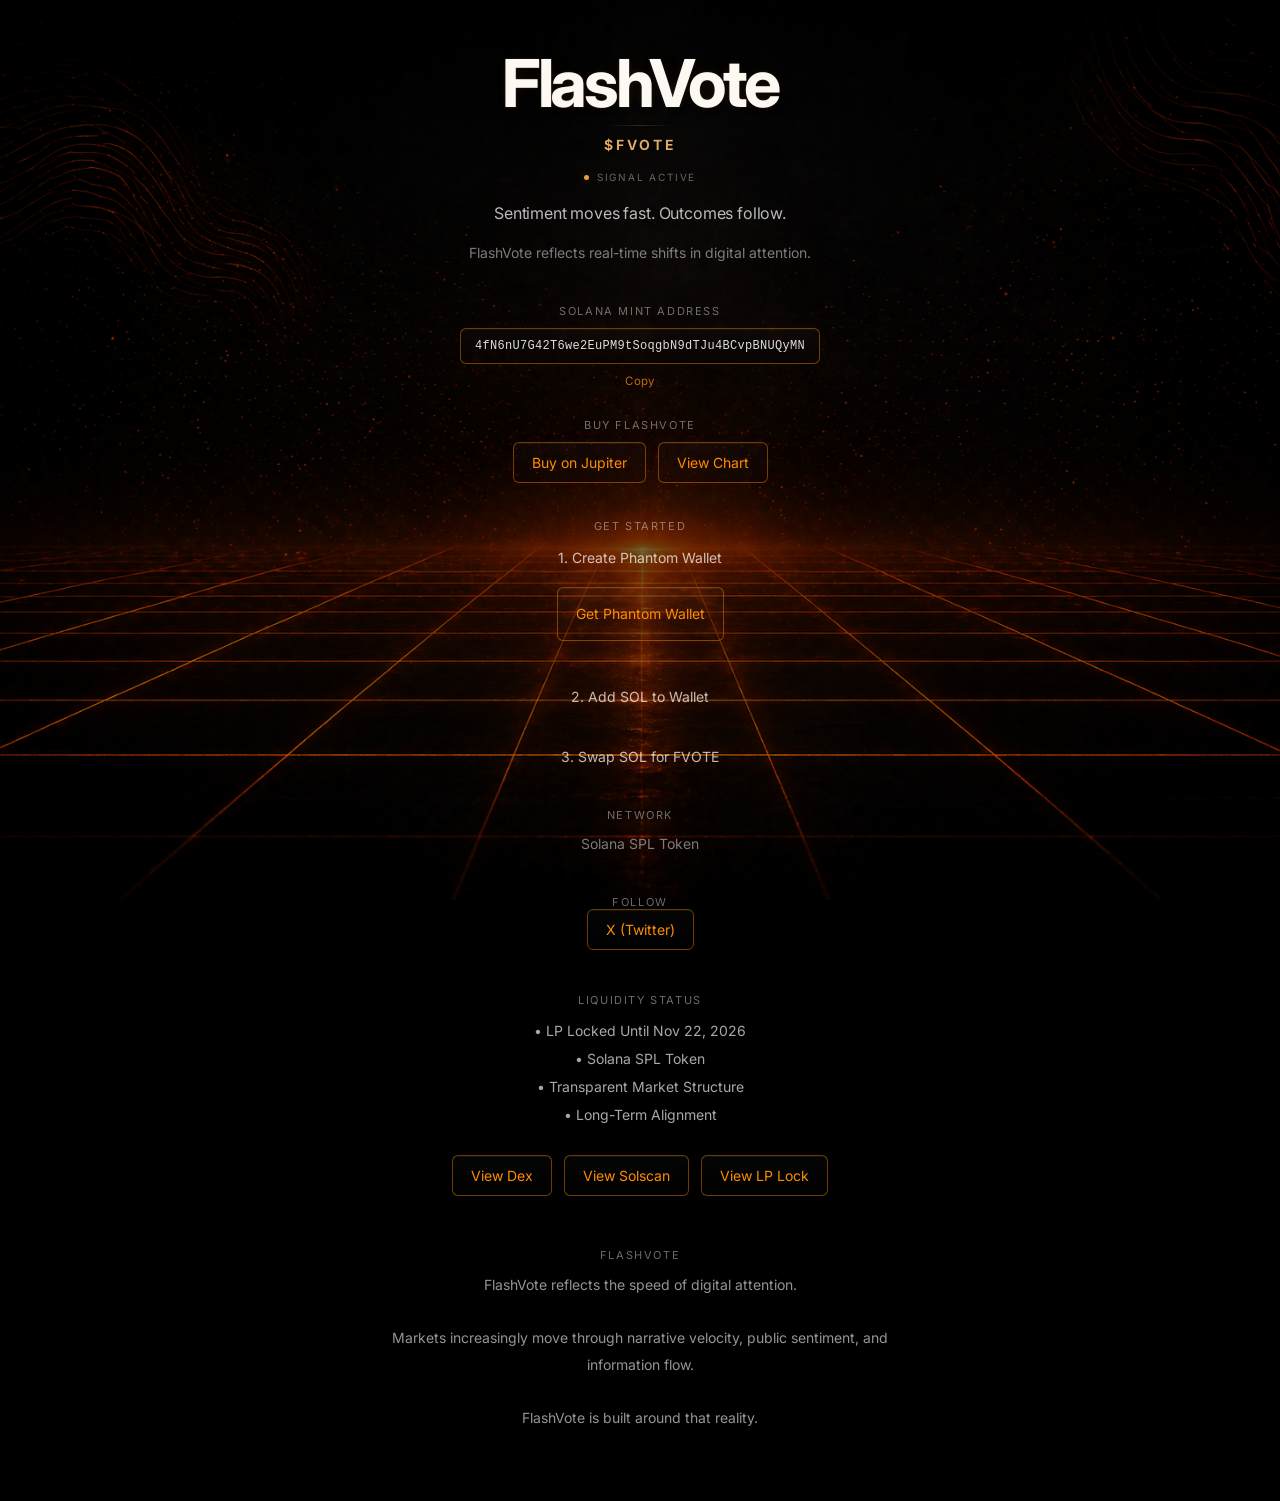
==== commit 3235e839: "Update about.html" ====
--- a/about.html
+++ b/about.html
@@ -1,746 +1,717 @@
 <!DOCTYPE html>
 <html lang="en">
 <head>
-  <meta charset="UTF-8">
-  <meta name="viewport" content="width=device-width, initial-scale=1.0">
-  <title>FlashVote</title>
-
-  <meta property="og:title" content="FlashVote">
-  <meta property="og:description" content="Sentiment moves fast. Outcomes follow.">
-  <meta property="og:image" content="https://flashvotehq.com/flashvote-preview.png">
-  <meta property="og:url" content="https://flashvotehq.com">
-  <meta property="og:type" content="website">
-
-  <meta name="twitter:card" content="summary_large_image">
-  <meta name="twitter:title" content="FlashVote">
-  <meta name="twitter:description" content="Sentiment moves fast. Outcomes follow.">
-  <meta name="twitter:image" content="https://flashvotehq.com/flashvote-preview.png">
-
-  <style>
-
-    :root {
-      --vh: 1vh;
-    }
-
-    html, body {
-      margin: 0;
-      padding: 0;
-      width: 100%;
-      min-height: 100%;
-      overflow-x: hidden;
-      background: black;
-    }
-
-    body {
-      position: relative;
-      font-family: Arial, sans-serif;
-      min-height: calc(var(--vh, 1vh) * 100);
-      color: white;
-    }
-
-    .page {
-      position: relative;
-      min-height: calc(var(--vh, 1vh) * 100);
-      overflow: hidden;
-    }
-
+<meta charset="UTF-8">
+<meta name="viewport" content="width=device-width, initial-scale=1.0, viewport-fit=cover">
+
+<title>FlashVote</title>
+
+<link rel="preconnect" href="https://fonts.googleapis.com">
+<link rel="preconnect" href="https://fonts.gstatic.com" crossorigin>
+
+<link href="https://fonts.googleapis.com/css2?family=Inter:wght@400;500;600;700;800&display=swap" rel="stylesheet">
+
+<style>
+
+  html, body {
+    margin: 0;
+    padding: 0;
+    width: 100%;
+    min-height: 100%;
+    background: #000;
+    color: #fff;
+    overflow-x: hidden;
+    font-family: "Inter", -apple-system, BlinkMacSystemFont, "Segoe UI", Roboto, Arial, sans-serif;
+    -webkit-font-smoothing: antialiased;
+    -moz-osx-font-smoothing: grayscale;
+    text-rendering: optimizeLegibility;
+    -webkit-overflow-scrolling: touch;
+  }
+
+  body {
+    position: relative;
+  }
+
+  .background {
+    position: fixed;
+    inset: 0;
+    width: 100%;
+    height: 100svh;
+    min-height: 100svh;
+    background-image: url("flashvote-backdrop.png");
+    background-repeat: no-repeat;
+    background-size: cover;
+    background-position: center 20.25%;
+    z-index: 0;
+    pointer-events: none;
+    will-change: auto;
+  }
+
+  @media screen and (max-width: 950px) {
     .background {
-      position: fixed;
-      inset: 0;
-
-      width: 100%;
-      height: calc(var(--vh, 1vh) * 100);
-
-      background-image: url("flashvote-backdrop.png");
-      background-repeat: no-repeat;
-      background-size: cover;
-      background-position: center 20.25%;
-
-      z-index: 0;
-      pointer-events: none;
-    }
-
-    .vignette {
-      position: fixed;
-      inset: 0;
-
-      width: 100%;
-      height: calc(var(--vh, 1vh) * 100);
-
-      background:
-        radial-gradient(circle at center,
-          rgba(0,0,0,0) 46%,
-          rgba(0,0,0,0.18) 76%,
-          rgba(0,0,0,0.34) 100%);
-
-      z-index: 1;
-      pointer-events: none;
-    }
-
-    .content-glow {
-      position: fixed;
-      inset: 0;
-      z-index: 1;
-      pointer-events: none;
-
-      background:
-        radial-gradient(
-          circle at center 58%,
-          rgba(255,120,20,0.10) 0%,
-          rgba(255,120,20,0.05) 18%,
-          rgba(255,120,20,0.02) 32%,
-          rgba(0,0,0,0) 62%
-        );
-    }
-
-    .about-content {
-      position: relative;
-      z-index: 3;
-
-      display: flex;
-      justify-content: center;
-      align-items: center;
-
-      min-height: calc(var(--vh, 1vh) * 100);
-
-      padding: 70px 0 90px;
-      box-sizing: border-box;
-    }
-
-    .container {
-      width: 100%;
-      max-width: 560px;
-      padding: 0 22px;
-      text-align: center;
-      box-sizing: border-box;
-    }
+      height: 100svh;
+      min-height: 100svh;
+    }
+  }
+
+  @supports (-webkit-touch-callout: none) {
+    .background {
+      height: 100lvh;
+      min-height: 100lvh;
+    }
+  }
+
+  .vignette {
+    position: fixed;
+    inset: 0;
+    width: 100%;
+    height: 100svh;
+    min-height: 100svh;
+
+    background:
+
+      radial-gradient(
+        ellipse at center 52%,
+        rgba(0,0,0,0.22) 0%,
+        rgba(0,0,0,0.15) 30%,
+        rgba(0,0,0,0.05) 54%,
+        rgba(0,0,0,0.00) 76%
+      ),
+
+      radial-gradient(
+        ellipse at center 62%,
+        rgba(0,0,0,0.28) 0%,
+        rgba(0,0,0,0.18) 34%,
+        rgba(0,0,0,0.08) 52%,
+        rgba(0,0,0,0.00) 74%
+      ),
+
+      linear-gradient(
+        to bottom,
+        rgba(0,0,0,0.16) 0%,
+        rgba(0,0,0,0.18) 14%,
+        rgba(0,0,0,0.24) 30%,
+        rgba(0,0,0,0.30) 48%,
+        rgba(0,0,0,0.22) 68%,
+        rgba(0,0,0,0.10) 84%,
+        rgba(0,0,0,0.00) 100%
+      ),
+
+      radial-gradient(circle at center,
+        rgba(0,0,0,0) 44%,
+        rgba(0,0,0,0.18) 76%,
+        rgba(0,0,0,0.36) 100%);
+
+    z-index: 1;
+    pointer-events: none;
+  }
+
+  .horizon-glow {
+    position: fixed;
+    left: 50%;
+    top: 56%;
+    width: 42vw;
+    height: 10vw;
+    transform: translate(-50%, -50%);
+    background:
+      radial-gradient(
+        ellipse at center,
+        rgba(255,140,0,0.13) 0%,
+        rgba(255,140,0,0.05) 38%,
+        rgba(255,140,0,0.00) 74%
+      );
+
+    filter: blur(28px);
+    opacity: 0.36;
+    animation: horizonPulse 14s ease-in-out infinite;
+    z-index: 1;
+    pointer-events: none;
+  }
+
+  @keyframes horizonPulse {
+
+    0% {
+      opacity: 0.28;
+      transform: translate(-50%, -50%) scale(1);
+    }
+
+    50% {
+      opacity: 0.42;
+      transform: translate(-50%, -50%) scale(1.035);
+    }
+
+    100% {
+      opacity: 0.28;
+      transform: translate(-50%, -50%) scale(1);
+    }
+
+  }
+
+  .particles {
+    position: fixed;
+    inset: 0;
+    z-index: 1;
+    pointer-events: none;
+    overflow: hidden;
+  }
+
+  .particle {
+    position: absolute;
+    width: 1.5px;
+    height: 1.5px;
+    border-radius: 50%;
+    background: rgba(255,255,255,0.10);
+    filter: blur(0.2px);
+    opacity: 0;
+    animation: drift linear infinite;
+  }
+
+  .particle:nth-child(1) {
+    left: 18%;
+    top: 84%;
+    animation-duration: 34s;
+    animation-delay: -8s;
+  }
+
+  .particle:nth-child(2) {
+    left: 72%;
+    top: 76%;
+    animation-duration: 38s;
+    animation-delay: -12s;
+  }
+
+  .particle:nth-child(3) {
+    left: 46%;
+    top: 88%;
+    animation-duration: 42s;
+    animation-delay: -18s;
+  }
+
+  .particle:nth-child(4) {
+    left: 84%;
+    top: 64%;
+    animation-duration: 36s;
+    animation-delay: -10s;
+  }
+
+  .particle:nth-child(5) {
+    left: 28%;
+    top: 72%;
+    animation-duration: 40s;
+    animation-delay: -6s;
+  }
+
+  .particle:nth-child(6) {
+    left: 58%;
+    top: 82%;
+    animation-duration: 44s;
+    animation-delay: -16s;
+  }
+
+  @keyframes drift {
+
+    0% {
+      transform: translateY(0px) translateX(0px);
+      opacity: 0;
+    }
+
+    18% {
+      opacity: 0.16;
+    }
+
+    82% {
+      opacity: 0.10;
+    }
+
+    100% {
+      transform: translateY(-42px) translateX(12px);
+      opacity: 0;
+    }
+
+  }
+
+  .about-content {
+    position: relative;
+    z-index: 2;
+    min-height: 100svh;
+    display: flex;
+    justify-content: center;
+    align-items: center;
+  }
+
+  .container {
+    max-width: 560px;
+    padding: 52px 20px 70px;
+    text-align: center;
+  }
+
+  .title {
+
+    position: relative;
+    display: inline-block;
+    font-family: "Inter", sans-serif;
+    font-size: clamp(46px, 6vw, 66px);
+    font-weight: 720;
+    letter-spacing: -0.048em;
+    line-height: 0.94;
+    margin-bottom: 8px;
+    color: rgba(255,250,244,0.995);
+
+    text-shadow:
+      0 0 1px rgba(255,255,255,0.34),
+      0 0 10px rgba(255,210,120,0.06),
+      0 0 22px rgba(255,150,40,0.045),
+      0 3px 6px rgba(0,0,0,0.34);
+
+    opacity: 0.998;
+  }
+
+  .title::after{
+    content:"";
+    position:absolute;
+    left:50%;
+    bottom:-12px;
+    width:72px;
+    height:1px;
+    transform:translateX(-50%);
+
+    background:
+      linear-gradient(
+        90deg,
+        rgba(255,140,0,0),
+        rgba(255,176,88,0.34),
+        rgba(255,140,0,0)
+      );
+
+    opacity:0.58;
+  }
+
+  .live-status {
+    display: flex;
+    justify-content: center;
+    align-items: center;
+    gap: 8px;
+    margin-top: -2px;
+    margin-bottom: 18px;
+    font-size: 10px;
+    letter-spacing: 0.18em;
+    text-transform: uppercase;
+    color: rgba(255,255,255,0.38);
+  }
+
+  .status-dot {
+    width: 5px;
+    height: 5px;
+    border-radius: 50%;
+    background: rgba(255,170,70,0.92);
+
+    box-shadow:
+      0 0 10px rgba(255,140,0,0.26),
+      0 0 18px rgba(255,140,0,0.10);
+
+    animation: pulseDot 4.2s ease-in-out infinite;
+  }
+
+  @keyframes pulseDot {
+
+    0% {
+      opacity: 0.58;
+      transform: scale(1);
+    }
+
+    50% {
+      opacity: 1;
+      transform: scale(1.08);
+    }
+
+    100% {
+      opacity: 0.58;
+      transform: scale(1);
+    }
+
+  }
+
+  .ticker {
+
+    font-size: 14px;
+    letter-spacing: 0.22em;
+    font-weight: 650;
+    color: rgba(255,198,116,0.92);
+    margin-top: 14px;
+    margin-bottom: 20px;
+    text-transform: uppercase;
+
+    text-shadow:
+      0 0 10px rgba(255,160,60,0.08),
+      0 1px 2px rgba(0,0,0,0.24);
+
+    opacity: 0.96;
+  }
+
+  .tagline {
+    font-size: 16px;
+    line-height: 1.5;
+    color: rgba(255,255,255,0.72);
+    margin-bottom: 16px;
+    letter-spacing: -0.01em;
+  }
+
+  .subtext {
+    font-size: 14px;
+    line-height: 1.65;
+    color: rgba(255,255,255,0.48);
+    margin-bottom: 40px;
+  }
+
+  .section-label {
+    font-size: 11px;
+    letter-spacing: 1.6px;
+    color: rgba(255,255,255,0.42);
+    margin-bottom: 10px;
+  }
+
+  .ca-box {
+    display: inline-block;
+    padding: 10px 14px;
+    border-radius: 6px;
+    font-size: 12px;
+    border: 1px solid rgba(255,140,0,0.42);
+    color: #ddd;
+    margin-bottom: 6px;
+    font-family: monospace;
+    letter-spacing: 0.025em;
+    word-break: break-all;
+
+    background:
+      linear-gradient(
+        to bottom,
+        rgba(255,255,255,0.018),
+        rgba(0,0,0,0.14)
+      );
+
+    box-shadow:
+      inset 0 1px 0 rgba(255,255,255,0.04),
+      0 0 18px rgba(255,140,0,0.04);
+
+    backdrop-filter: blur(2px);
+
+    position: relative;
+    overflow: hidden;
+  }
+
+  .copy-btn {
+    font-size: 11.5px;
+    letter-spacing: 0.4px;
+    color: #ff8c00;
+    cursor: pointer;
+    margin-bottom: 30px;
+    opacity: 0.75;
+  }
+
+  .actions {
+    display: flex;
+    gap: 12px;
+    justify-content: center;
+    flex-wrap: wrap;
+    margin-bottom: 36px;
+  }
+
+  .btn,
+  .follow-btn,
+  .wallet-link {
+
+    position: relative;
+    overflow: hidden;
+    padding: 11px 18px;
+    border-radius: 6px;
+    border: 1px solid rgba(255,140,0,0.42);
+    color: #ff8c00;
+    text-decoration: none;
+    font-size: 14px;
+
+    background:
+      linear-gradient(
+        to bottom,
+        rgba(255,255,255,0.018),
+        rgba(0,0,0,0.16)
+      );
+
+    box-shadow:
+      inset 0 1px 0 rgba(255,255,255,0.05),
+      0 0 16px rgba(255,140,0,0.025);
+  }
+
+  .steps {
+    font-size: 14px;
+    color: rgba(255,255,255,0.72);
+    line-height: 2.15;
+    margin-bottom: 36px;
+  }
+
+  .wallet-link {
+    display: inline-block;
+    margin-top: 14px;
+  }
+
+  @media (max-width: 768px) {
+
+    .background {
+      background-position: center 53%;
+    }
+
+    .horizon-glow {
+      width: 68vw;
+      height: 20vw;
+    }
+
+  }
+
+  @media (orientation: landscape) and (max-width: 950px) {
+
+    .background {
+      background-position: center 35%;
+    }
+
+  }
+
+  @supports (-webkit-touch-callout: none) and (orientation: landscape) {
+
+    .background {
+      background-position: center 34%;
+    }
+
+  }
+
+  @media (max-width: 600px) {
 
     .title {
-      font-size: clamp(48px, 7vw, 74px);
-      font-weight: 800;
-
-      letter-spacing: -0.05em;
-      line-height: 0.96;
-
-      margin: 0 0 12px;
-
-      color: rgba(255,248,240,0.97);
-
-      text-shadow:
-        0 0 1px rgba(255,255,255,0.55),
-        0 0 12px rgba(255,170,70,0.08),
-        0 2px 12px rgba(0,0,0,0.45);
-
-      -webkit-font-smoothing: antialiased;
-      text-rendering: geometricPrecision;
+      font-size: 42px;
+      letter-spacing: -0.036em;
+      font-weight: 700;
     }
 
     .ticker {
-      font-size: 15px;
-      letter-spacing: 0.26em;
-      font-weight: 700;
-
-      color: rgba(255,190,115,0.95);
-
-      margin-bottom: 28px;
-
-      text-shadow:
-        0 0 10px rgba(255,140,40,0.10);
-
-      text-transform: uppercase;
-    }
-
-    .tagline {
-      font-size: 16px;
-      line-height: 1.55;
-
-      color: rgba(255,255,255,0.84);
-
-      margin-bottom: 18px;
-    }
-
-    .subtext {
-      font-size: 14px;
-      line-height: 1.75;
-
-      color: rgba(255,255,255,0.52);
-
-      margin-bottom: 42px;
-    }
-
-    .signal-status {
-      display: inline-flex;
-      align-items: center;
-      gap: 8px;
-
-      margin-bottom: 34px;
-
-      font-size: 11px;
+      font-size: 12px;
       letter-spacing: 0.18em;
-      text-transform: uppercase;
-
-      color: rgba(255,210,150,0.72);
-    }
-
-    .signal-dot {
-      width: 6px;
-      height: 6px;
-      border-radius: 50%;
-
-      background: rgba(255,140,40,0.92);
-
-      box-shadow:
-        0 0 8px rgba(255,140,40,0.55),
-        0 0 14px rgba(255,140,40,0.22);
-
-      animation: signalPulse 4s ease-in-out infinite;
-    }
-
-    @keyframes signalPulse {
-      0% {
-        opacity: 0.72;
-        transform: scale(1);
-      }
-
-      50% {
-        opacity: 1;
-        transform: scale(1.08);
-      }
-
-      100% {
-        opacity: 0.72;
-        transform: scale(1);
-      }
-    }
-
-    .section-label {
-      font-size: 11.5px;
-      letter-spacing: 2.4px;
-      font-weight: 600;
-
-      color: rgba(255,245,235,0.72);
-
-      text-shadow:
-        0 0 6px rgba(255,160,60,0.10),
-        0 0 14px rgba(255,120,20,0.06);
-
-      margin-bottom: 10px;
-
-      text-transform: uppercase;
-
-      -webkit-font-smoothing: antialiased;
-      text-rendering: geometricPrecision;
-    }
-
-    .ca-box {
-      display: inline-block;
-
-      width: 100%;
-      max-width: 100%;
-
-      padding: 14px 16px;
-
-      border-radius: 10px;
-
-      border: 1px solid rgba(255,140,0,0.34);
-
-      background: rgba(0,0,0,0.22);
-
-      color: rgba(255,255,255,0.90);
-
-      font-family: monospace;
-      font-size: 12px;
-
-      box-sizing: border-box;
-      word-break: break-all;
-
-      backdrop-filter: blur(3px);
-
-      box-shadow:
-        inset 0 1px 0 rgba(255,255,255,0.03),
-        0 0 16px rgba(255,120,20,0.05);
-    }
-
-    .copy-btn {
-      font-size: 12px;
-
-      color: rgba(255,155,60,0.92);
-
-      margin-top: 12px;
-      margin-bottom: 34px;
-
-      cursor: pointer;
-
-      transition: opacity 0.25s ease;
-    }
-
-    .copy-btn:hover {
-      opacity: 0.85;
-    }
-
-    .actions {
-      display: flex;
-      justify-content: center;
-      gap: 14px;
-      flex-wrap: wrap;
-
-      margin-bottom: 42px;
-    }
-
-    .btn,
-    .wallet-link,
-    .follow-btn {
-      position: relative;
-
-      display: inline-flex;
-      align-items: center;
-      justify-content: center;
-
-      padding: 12px 22px;
-
-      border-radius: 10px;
-
-      border: 1px solid rgba(255,140,0,0.34);
-
-      background:
-        linear-gradient(
-          to bottom,
-          rgba(255,255,255,0.03),
-          rgba(255,255,255,0.00)
-        ),
-        rgba(0,0,0,0.20);
-
-      color: #ff9b3c;
-
-      text-decoration: none;
-
-      font-size: 14px;
-
-      backdrop-filter: blur(4px);
-
-      box-shadow:
-        inset 0 1px 0 rgba(255,255,255,0.05),
-        0 0 14px rgba(255,120,20,0.04);
-
-      transition:
-        transform 0.25s ease,
-        box-shadow 0.25s ease,
-        border-color 0.25s ease,
-        background 0.25s ease;
-    }
-
-    .btn:hover,
-    .wallet-link:hover,
-    .follow-btn:hover {
-      transform: scale(1.02);
-
-      border-color: rgba(255,160,60,0.65);
-
-      box-shadow:
-        inset 0 1px 0 rgba(255,255,255,0.07),
-        0 0 18px rgba(255,130,40,0.12);
-
-      background:
-        linear-gradient(
-          to bottom,
-          rgba(255,255,255,0.04),
-          rgba(255,255,255,0.00)
-        ),
-        rgba(255,120,20,0.05);
-    }
-
-    .steps {
-      font-size: 14px;
-      line-height: 2;
-
-      color: rgba(255,255,255,0.80);
-
-      margin-bottom: 44px;
-    }
-
-    .wallet-link {
-      margin-top: 18px;
-      margin-bottom: 18px;
-    }
-
-    .trust-section {
-      margin-top: 10px;
-      margin-bottom: 58px;
-    }
-
-    .trust-items {
-      display: flex;
-      flex-direction: column;
-      gap: 10px;
-
-      margin-bottom: 28px;
-
-      font-size: 14px;
-      line-height: 1.7;
-
-      color: rgba(255,255,255,0.68);
-    }
-
-    .concept-section {
-      max-width: 640px;
-      margin: 0 auto;
-
-      padding-bottom: 40px;
-    }
-
-    .concept-title {
-      margin-bottom: 18px;
-    }
-
-    .concept-copy {
-      font-size: 15px;
-      line-height: 2;
-
-      color: rgba(255,255,255,0.78);
-    }
-
-    .concept-copy p {
-      margin: 0 0 20px;
-    }
-
-    .particles {
-      position: fixed;
-      inset: 0;
-
-      overflow: hidden;
-
-      z-index: 1;
-      pointer-events: none;
-    }
-
-    .particle {
-      position: absolute;
-
-      width: 2px;
-      height: 2px;
-
-      border-radius: 50%;
-
-      background: rgba(255,130,40,0.22);
-
-      animation: drift linear infinite;
-    }
-
-    .particle:nth-child(1) {
-      left: 12%;
-      top: 82%;
-      animation-duration: 26s;
-      animation-delay: -4s;
-    }
-
-    .particle:nth-child(2) {
-      left: 28%;
-      top: 74%;
-      animation-duration: 32s;
-      animation-delay: -8s;
-    }
-
-    .particle:nth-child(3) {
-      left: 46%;
-      top: 88%;
-      animation-duration: 29s;
-      animation-delay: -12s;
-    }
-
-    .particle:nth-child(4) {
-      left: 64%;
-      top: 79%;
-      animation-duration: 34s;
-      animation-delay: -6s;
-    }
-
-    .particle:nth-child(5) {
-      left: 82%;
-      top: 86%;
-      animation-duration: 31s;
-      animation-delay: -10s;
-    }
-
-    @keyframes drift {
-      0% {
-        transform: translate3d(0, 0, 0);
-        opacity: 0;
-      }
-
-      10% {
-        opacity: 1;
-      }
-
-      90% {
-        opacity: 1;
-      }
-
-      100% {
-        transform: translate3d(0, -120px, 0);
-        opacity: 0;
-      }
-    }
-
-    @media (max-width: 768px) {
-
-      .background {
-        background-position: center 53%;
-      }
-
-    }
-
-    @media (orientation: landscape) and (max-width: 950px) {
-
-      .background {
-        background-position: center 35%;
-      }
-
-    }
-
-    @supports (-webkit-touch-callout: none) and (orientation: landscape) {
-
-      .background {
-        background-position: center 34%;
-      }
-
-    }
-
-    @media (max-width: 600px) {
-
-      .title {
-        font-size: 44px;
-      }
-
-      .ticker {
-        font-size: 13px;
-      }
-
-      .btn,
-      .wallet-link,
-      .follow-btn {
-        width: 100%;
-      }
-
-    }
-
-  </style>
+    }
+
+  }
+
+</style>
 </head>
 
 <body>
 
-  <div class="page">
-
-    <div class="background"></div>
-
-    <div class="vignette"></div>
-
-    <div class="content-glow"></div>
-
-    <div class="particles">
-      <div class="particle"></div>
-      <div class="particle"></div>
-      <div class="particle"></div>
-      <div class="particle"></div>
-      <div class="particle"></div>
-    </div>
-
-    <div class="about-content">
-
-      <div class="container">
-
-        <div class="title">FlashVote</div>
-
-        <div class="ticker">$FVOTE</div>
-
-        <div class="tagline">
-          Sentiment moves fast. Outcomes follow.
-        </div>
-
-        <div class="subtext">
-          FlashVote reflects real-time shifts in digital attention.
-        </div>
-
-        <div class="signal-status">
-          <span class="signal-dot"></span>
-          <span>Signal Active</span>
-        </div>
-
-        <div class="section-label">CONTRACT ADDRESS</div>
-
-        <div class="ca-box" id="contract">
-          0x1234567890abcdef1234567890abcdef12345678
-        </div>
-
-        <div class="copy-btn" id="copyBtn" onclick="copyCA()">
-          Copy
-        </div>
-
-        <div class="section-label">BUY FLASHVOTE</div>
-
-        <div class="actions">
-
-          <a
-            href="https://dexscreener.com"
-            target="_blank"
-            class="btn"
-          >
-            Buy on Uniswap
-          </a>
-
-          <a
-            href="https://dexscreener.com"
-            target="_blank"
-            class="btn"
-          >
-            View Chart
-          </a>
-
-        </div>
-
-        <div class="section-label">GET STARTED</div>
-
-        <div class="steps">
-
-          1. Create Phantom Wallet
-
-          <br>
-
-          <a
-            href="https://phantom.app/"
-            target="_blank"
-            class="wallet-link"
-          >
-            Get Phantom Wallet
-          </a>
-
-          <br><br>
-
-          2. Add ETH to Wallet
-
-          <br><br>
-
-          3. Buy FlashVote
-
-        </div>
-
-        <div class="section-label">FOLLOW</div>
+<div class="background"></div>
+<div class="vignette"></div>
+<div class="horizon-glow"></div>
+
+<div class="particles">
+  <div class="particle"></div>
+  <div class="particle"></div>
+  <div class="particle"></div>
+  <div class="particle"></div>
+  <div class="particle"></div>
+  <div class="particle"></div>
+</div>
+
+<div class="about-content">
+
+  <div class="container">
+
+    <div class="title">FlashVote</div>
+
+    <div class="ticker">$FVOTE</div>
+
+    <div class="live-status">
+      <div class="status-dot"></div>
+      Signal Active
+    </div>
+
+    <div class="tagline">
+      Sentiment moves fast. Outcomes follow.
+    </div>
+
+    <div class="subtext">
+      FlashVote reflects real-time shifts in digital attention.
+    </div>
+
+    <div class="section-label">SOLANA MINT ADDRESS</div>
+
+    <div class="ca-box" id="contract">
+      4fN6nU7G42T6we2EuPM9tSoqgbN9dTJu4BCvpBNUQyMN
+    </div>
+
+    <div class="copy-btn" id="copyBtn" onclick="copyCA()">Copy</div>
+
+    <div class="section-label">BUY FLASHVOTE</div>
+
+    <div class="actions">
+
+      <a
+        href="https://jup.ag/tokens/4fN6nU7G42T6we2EuPM9tSoqgbN9dTJu4BCvpBNUQyMN"
+        target="_blank"
+        class="btn"
+      >
+        Buy on Jupiter
+      </a>
+
+      <a
+        href="https://dexscreener.com/solana/gsax7irqxnnlebeny2dnhqvku6da5mxhghdpfcnmrrmt"
+        target="_blank"
+        rel="noopener noreferrer"
+        class="btn"
+      >
+        View Chart
+      </a>
+
+    </div>
+
+    <div class="section-label">GET STARTED</div>
+
+    <div class="steps">
+
+      1. Create Phantom Wallet
+
+      <br>
+
+      <a
+        href="https://phantom.app/"
+        target="_blank"
+        class="wallet-link"
+      >
+        Get Phantom Wallet
+      </a>
+
+      <br><br>
+
+      2. Add SOL to Wallet
+
+      <br><br>
+
+      3. Swap SOL for FVOTE
+
+    </div>
+
+    <div class="section-label">NETWORK</div>
+
+    <div class="subtext">
+      Solana SPL Token
+    </div>
+
+    <div class="section-label">FOLLOW</div>
+
+    <a
+      href="https://x.com/flashvotehq"
+      target="_blank"
+      class="follow-btn"
+    >
+      X (Twitter)
+    </a>
+
+    <!-- LIQUIDITY STATUS -->
+
+    <div style="margin-top: 54px; margin-bottom: 52px;">
+
+      <div class="section-label">LIQUIDITY STATUS</div>
+
+      <div
+        style="
+          font-size: 14px;
+          line-height: 2;
+          color: rgba(255,255,255,0.66);
+          margin-bottom: 26px;
+        "
+      >
+        • LP Locked Until Nov 22, 2026
+        <br>
+        • Solana SPL Token
+        <br>
+        • Transparent Market Structure
+        <br>
+        • Long-Term Alignment
+      </div>
+
+      <div class="actions">
 
         <a
-          href="https://x.com/flashvotehq"
+          href="https://dexscreener.com/solana/gsax7irqxnnlebeny2dnhqvku6da5mxhghdpfcnmrrmt"
           target="_blank"
-          class="follow-btn"
+          rel="noopener noreferrer"
+          class="btn"
         >
-          X (Twitter)
+          View Dex
         </a>
 
-        <div class="trust-section">
-
-          <div class="section-label" style="margin-top: 52px;">
-            LIQUIDITY STATUS
-          </div>
-
-          <div class="trust-items">
-            <div>• LP Locked Until Nov 22, 2026</div>
-            <div>• Solana SPL Token</div>
-            <div>• Transparent Market Structure</div>
-            <div>• Long-Term Alignment</div>
-          </div>
-
-          <div class="actions">
-
-            <a
-              href="https://dexscreener.com"
-              target="_blank"
-              class="btn"
-            >
-              View Dex
-            </a>
-
-            <a
-              href="https://solscan.io"
-              target="_blank"
-              class="btn"
-            >
-              View Solscan
-            </a>
-
-            <a
-              href="https://app.streamflow.finance/contract/solana/mainnet/GMGfw4sbYZpu2MNpU6gcaS2H7L9UJPeV59xb3DxnxEo6"
-              target="_blank"
-              class="btn"
-            >
-              View LP Lock
-            </a>
-
-          </div>
-
-        </div>
-
-        <div class="concept-section">
-
-          <div class="section-label concept-title">
-            FLASHVOTE
-          </div>
-
-          <div class="concept-copy">
-
-            <p>
-              FlashVote reflects the speed of digital attention.
-            </p>
-
-            <p>
-              Markets increasingly move through narrative velocity,
-              public sentiment, and information flow.
-            </p>
-
-            <p>
-              FlashVote is built around that reality.
-            </p>
-
-          </div>
-
-        </div>
+        <a
+          href="https://solscan.io/token/4fN6nU7G42T6we2EuPM9tSoqgbN9dTJu4BCvpBNUQyMN"
+          target="_blank"
+          class="btn"
+        >
+          View Solscan
+        </a>
+
+        <a
+          href="https://app.streamflow.finance/contract/solana/mainnet/GMGfw4sbYZpu2MNpU6gcaS2H7L9UJPeV59xb3DxnxeEo6"
+          target="_blank"
+          rel="noopener noreferrer"
+          class="btn"
+        >
+          View LP Lock
+        </a>
 
       </div>
 
     </div>
 
+    <!-- CONCEPTUAL ANCHORING -->
+
+    <div style="margin-top: 4px;">
+
+      <div class="section-label">FLASHVOTE</div>
+
+      <div
+        style="
+          max-width: 500px;
+          margin: 0 auto;
+          font-size: 14px;
+          line-height: 1.9;
+          color: rgba(255,255,255,0.58);
+        "
+      >
+        FlashVote reflects the speed of digital attention.
+        <br><br>
+        Markets increasingly move through narrative velocity,
+        public sentiment, and information flow.
+        <br><br>
+        FlashVote is built around that reality.
+      </div>
+
+    </div>
+
   </div>
 
-  <script>
-
-    function setViewportHeight() {
-      document.documentElement.style.setProperty(
-        '--vh',
-        `${window.innerHeight * 0.01}px`
-      );
-    }
-
-    setViewportHeight();
-
-    window.addEventListener('resize', setViewportHeight);
-
-    window.addEventListener('orientationchange', () => {
-      setTimeout(setViewportHeight, 120);
-    });
-
-    function copyCA() {
-
-      const text = document.getElementById("contract").innerText;
-
-      const btn = document.getElementById("copyBtn");
-
-      navigator.clipboard.writeText(text);
-
-      btn.innerText = "Copied";
-
-      setTimeout(() => {
-        btn.innerText = "Copy";
-      }, 1400);
-
-    }
-
-  </script>
+</div>
+
+<script>
+
+function copyCA() {
+
+  const text = document.getElementById("contract").innerText;
+
+  const btn = document.getElementById("copyBtn");
+
+  navigator.clipboard.writeText(text);
+
+  btn.innerText = "Copied";
+
+  setTimeout(() => {
+    btn.innerText = "Copy";
+  }, 1400);
+
+}
+
+</script>
 
 </body>
 </html>
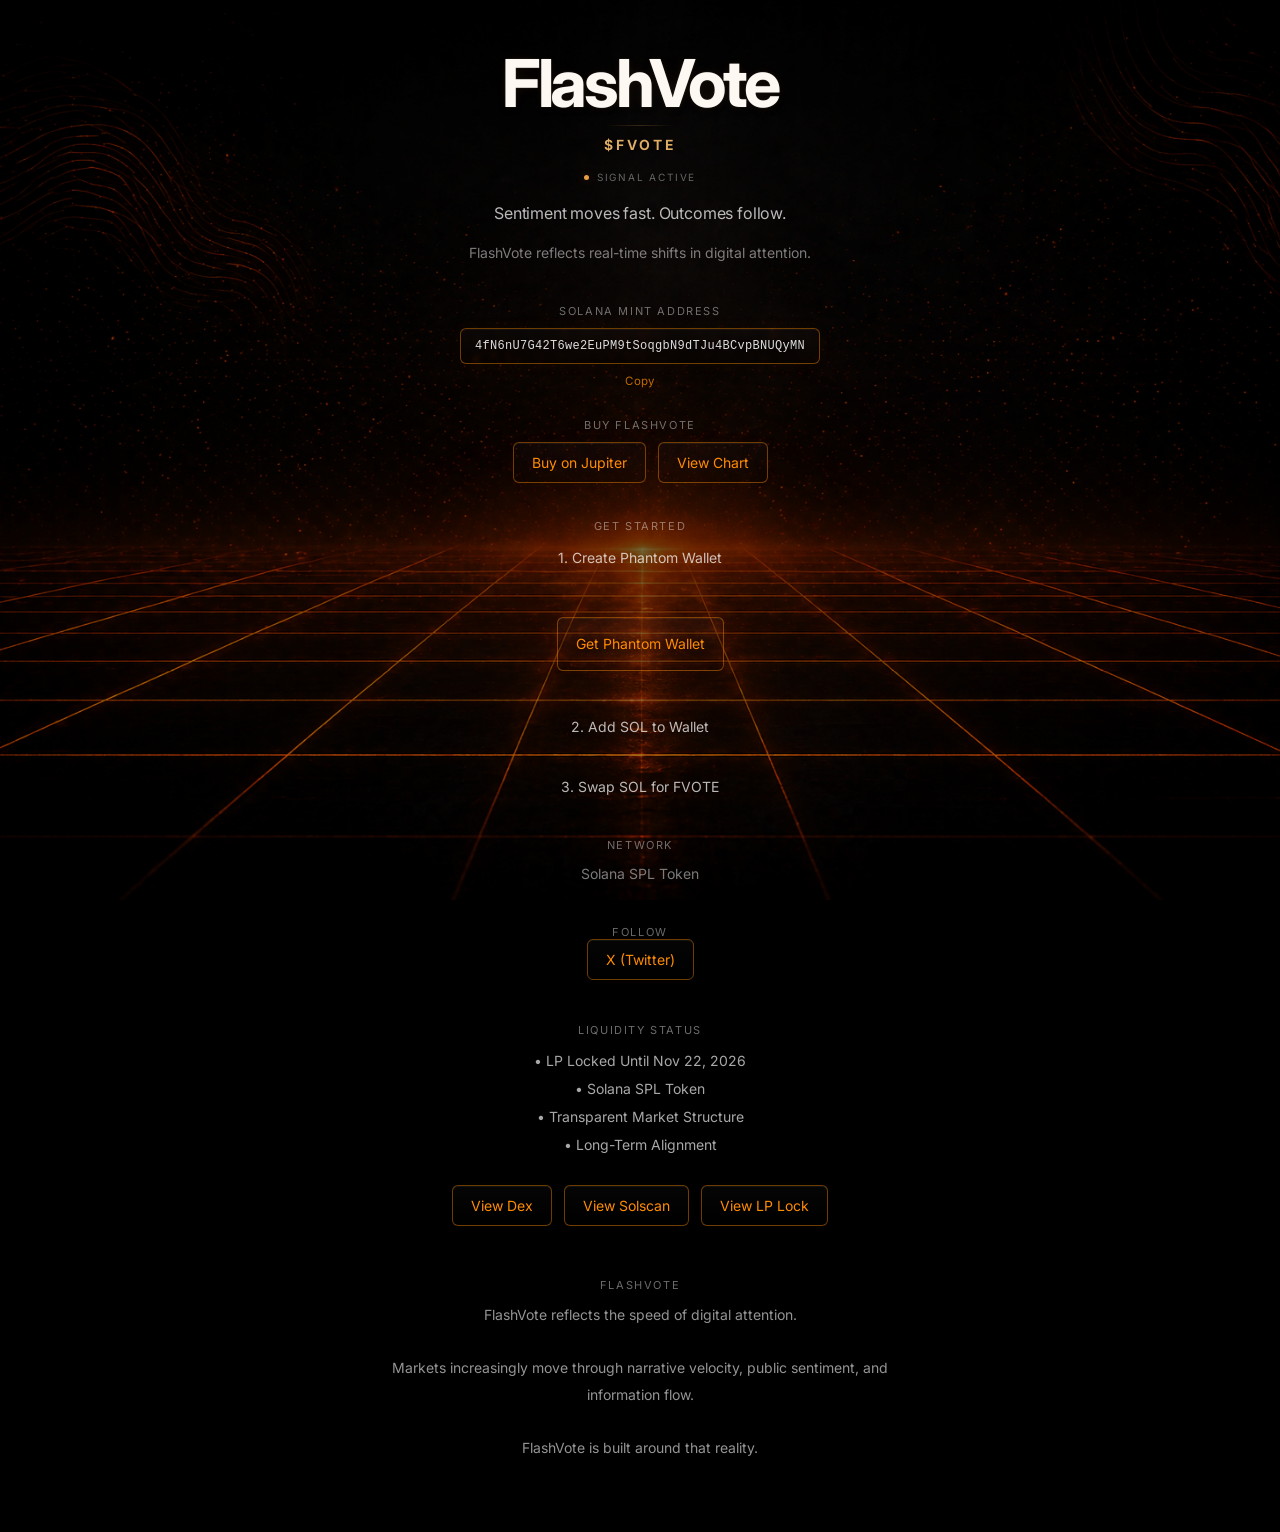
==== commit 08570353: "Update about.html" ====
--- a/about.html
+++ b/about.html
@@ -439,6 +439,37 @@
     box-shadow:
       inset 0 1px 0 rgba(255,255,255,0.05),
       0 0 16px rgba(255,140,0,0.025);
+
+    transition:
+      transform 0.22s ease,
+      border-color 0.22s ease,
+      box-shadow 0.22s ease,
+      background 0.22s ease,
+      color 0.22s ease;
+  }
+
+  .btn:hover,
+  .follow-btn:hover,
+  .wallet-link:hover {
+
+    transform: translateY(-1px);
+
+    border-color: rgba(255,170,70,0.72);
+
+    color: #ffb14a;
+
+    background:
+      linear-gradient(
+        to bottom,
+        rgba(255,255,255,0.035),
+        rgba(255,140,0,0.08)
+      );
+
+    box-shadow:
+      inset 0 1px 0 rgba(255,255,255,0.08),
+      0 0 18px rgba(255,140,0,0.14),
+      0 0 34px rgba(255,140,0,0.06);
+
   }
 
   .steps {
@@ -573,7 +604,7 @@
 
       1. Create Phantom Wallet
 
-      <br>
+      <br><br>
 
       <a
         href="https://phantom.app/"
@@ -608,8 +639,6 @@
     >
       X (Twitter)
     </a>
-
-    <!-- LIQUIDITY STATUS -->
 
     <div style="margin-top: 54px; margin-bottom: 52px;">
 
@@ -652,7 +681,7 @@
         </a>
 
         <a
-          href="https://app.streamflow.finance/contract/solana/mainnet/GMGfw4sbYZpu2MNpU6gcaS2H7L9UJPeV59xb3DxnxeEo6"
+          href="https://app.streamflow.finance/contract/solana/mainnet/GMGfw4sbYZpu2MNpU6gcaS2H7L9UJPeV59xb3DxnxEo6"
           target="_blank"
           rel="noopener noreferrer"
           class="btn"
@@ -663,8 +692,6 @@
       </div>
 
     </div>
-
-    <!-- CONCEPTUAL ANCHORING -->
 
     <div style="margin-top: 4px;">
 
